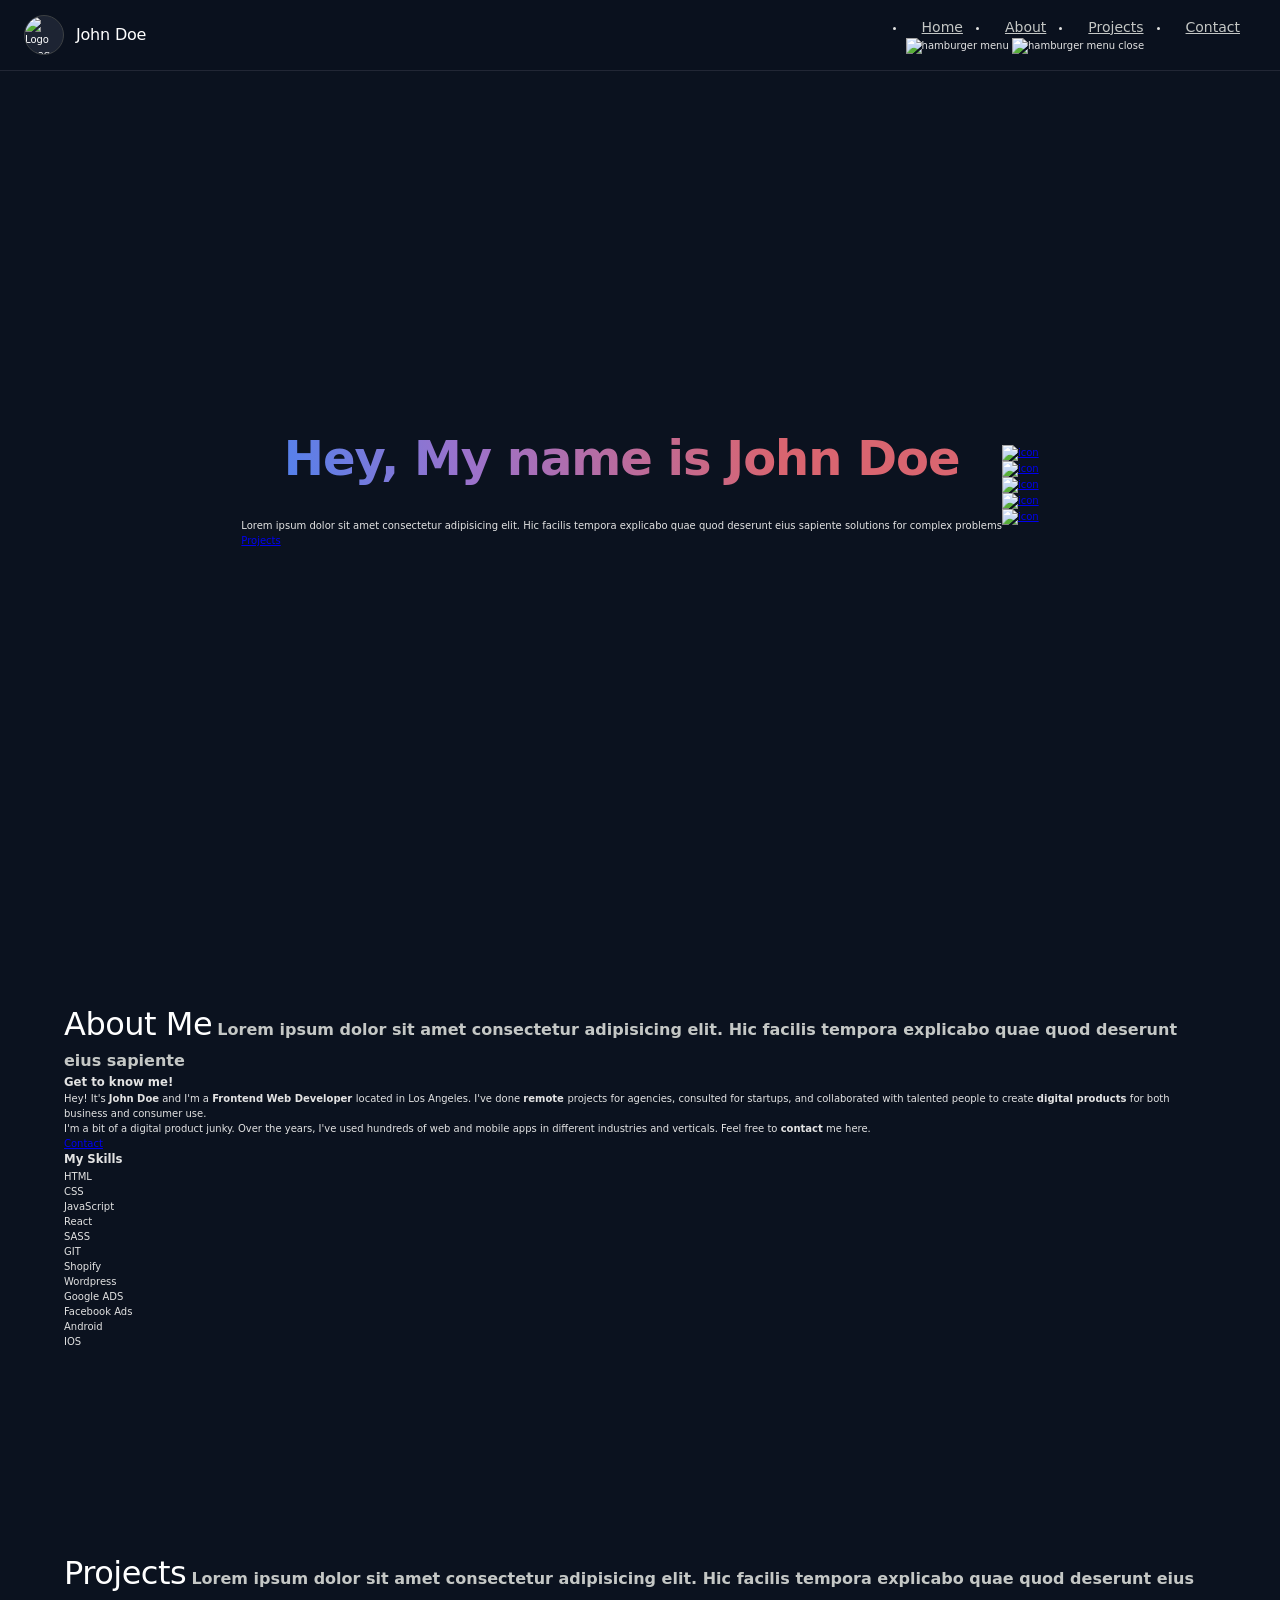
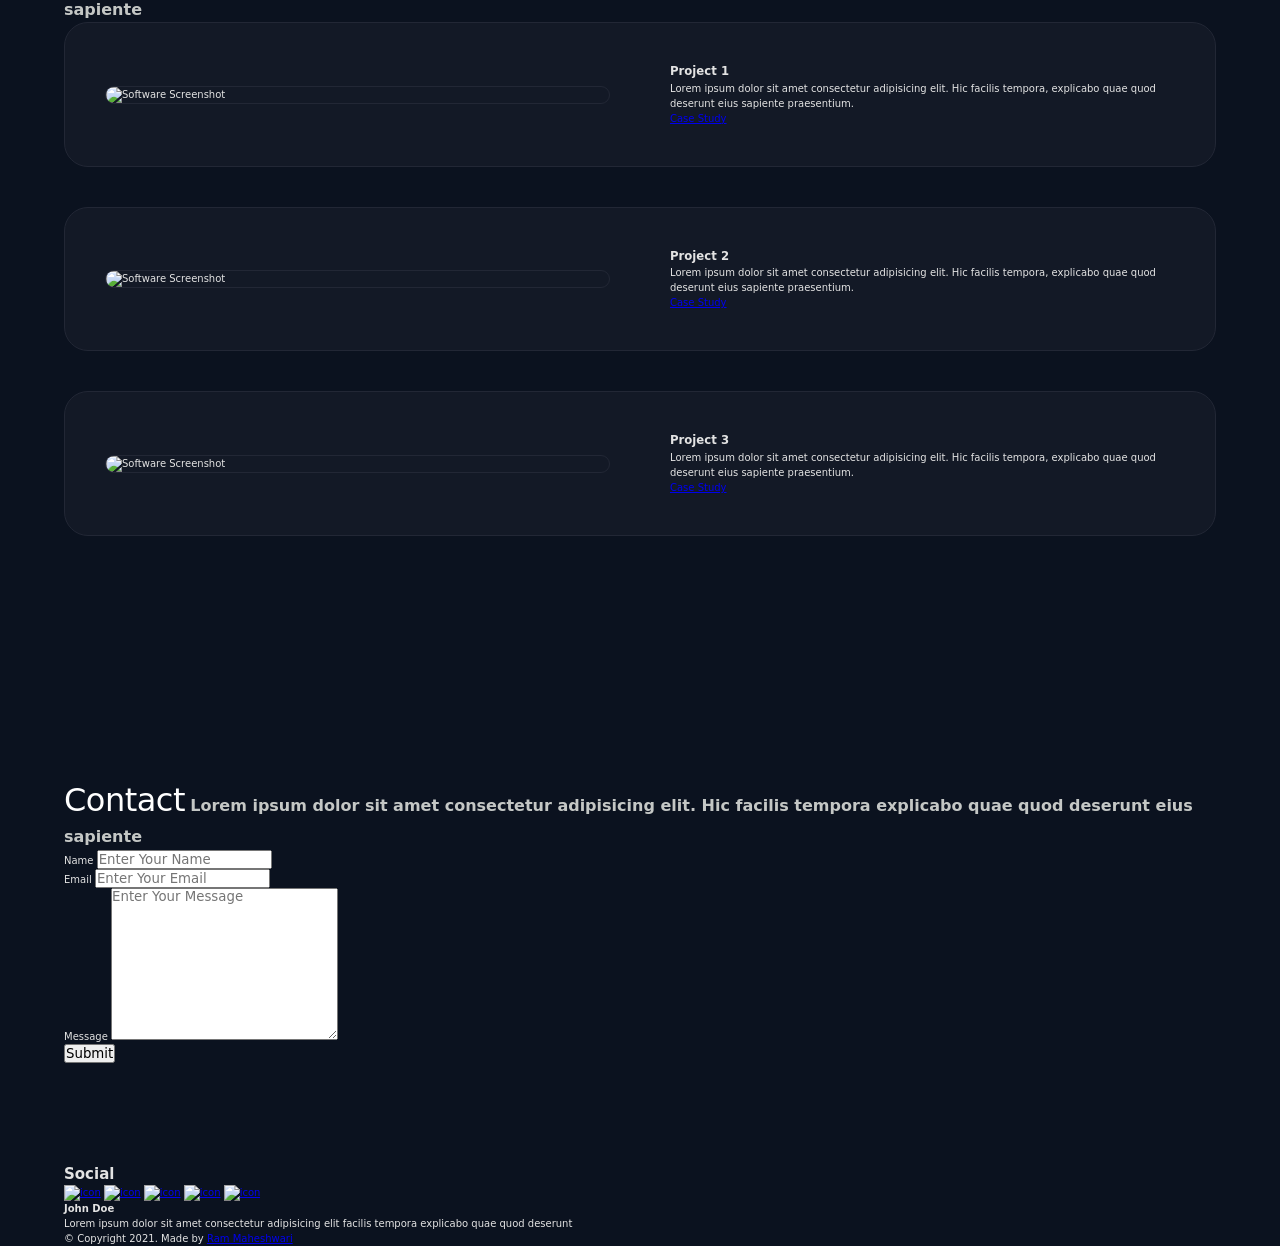
==== index.html @ 730e673f "Refactor index.html for improved structure and clarity Updated alt attributes for images, simplified" ====
<!DOCTYPE html>
<html lang="en">
  <head>
    <meta charset="UTF-8" />
    <meta name="viewport" content="width=device-width, initial-scale=1.0" />
    <meta http-equiv="X-UA-Compatible" content="ie=edge" />
    <title>Dopefolio</title>
    <meta name="description" content="Portfolio Template for Developer" />

    <link rel="stylesheet" href="css/style.css" />

    <link rel="preconnect" href="https://fonts.googleapis.com" />
    <link rel="preconnect" href="https://fonts.gstatic.com" crossorigin />
    <link
      href="https://fonts.googleapis.com/css2?family=Source+Sans+Pro:wght@400;600;700;900&display=swap"
      rel="stylesheet"
    />
  </head>
  <body>
    <header class="header">
      <div class="header__content">
        <div class="header__logo-container">
          <div class="header__logo-img-cont">
            <img
              src="./assets/png/john-doe.png"
              alt="Logo Image"
              class="header__logo-img"
            />
          </div>
          <span class="header__logo-sub">John Doe</span>
        </div>
        <div class="header__main">
          <ul class="header__links" id="nav-links">
            <li class="header__link-wrapper">
              <a href="./index.html" class="header__link"> Home </a>
            </li>
            <li class="header__link-wrapper">
              <a href="./index.html#about" class="header__link">About </a>
            </li>
            <li class="header__link-wrapper">
              <a href="./index.html#projects" class="header__link"> Projects </a>
            </li>
            <li class="header__link-wrapper">
              <a href="./index.html#contact" class="header__link"> Contact </a>
            </li>
          </ul>
          
          <div class="header__main-ham-menu-cont" id="hamburger-btn">
            <img
              src="./assets/svg/ham-menu.svg"
              alt="hamburger menu"
              class="header__main-ham-menu"
              id="ham-icon-open"
            />
            <img
              src="./assets/svg/ham-menu-close.svg"
              alt="hamburger menu close"
              class="header__main-ham-menu-close d-none"
              id="ham-icon-close"
            />
          </div>
        </div>
      </div>
    </header>

    <section class="home-hero">
      <div class="home-hero__content">
        <h1 class="heading-primary">Hey, My name is John Doe</h1>
        <div class="home-hero__info">
          <p class="text-primary">
            Lorem ipsum dolor sit amet consectetur adipisicing elit. Hic facilis
            tempora explicabo quae quod deserunt eius sapiente solutions for
            complex problems
          </p>
        </div>
        <div class="home-hero__cta">
          <a href="./#projects" class="btn btn--bg">Projects</a>
        </div>
      </div>
      <div class="home-hero__socials">
        <div class="home-hero__social">
          <a href="#" class="home-hero__social-icon-link">
            <img src="./assets/png/linkedin-ico.png" alt="icon" class="home-hero__social-icon" />
          </a>
        </div>
        <div class="home-hero__social">
          <a href="#" class="home-hero__social-icon-link">
            <img src="./assets/png/github-ico.png" alt="icon" class="home-hero__social-icon" />
          </a>
        </div>
        <div class="home-hero__social">
          <a href="#" class="home-hero__social-icon-link">
            <img src="./assets/png/twitter-ico.png" alt="icon" class="home-hero__social-icon" />
          </a>
        </div>
        <div class="home-hero__social">
          <a href="#" class="home-hero__social-icon-link">
            <img src="./assets/png/yt-ico.png" alt="icon" class="home-hero__social-icon" />
          </a>
        </div>
        <div class="home-hero__social">
          <a href="#" class="home-hero__social-icon-link home-hero__social-icon-link--bd-none">
            <img src="./assets/png/insta-ico.png" alt="icon" class="home-hero__social-icon" />
          </a>
        </div>
      </div>
      <div class="home-hero__mouse-scroll-cont">
        <div class="mouse"></div>
      </div>
    </section>

    <section id="about" class="about sec-pad">
      <div class="main-container">
        <h2 class="heading heading-sec heading-sec__mb-med">
          <span class="heading-sec__main">About Me</span>
          <span class="heading-sec__sub">
            Lorem ipsum dolor sit amet consectetur adipisicing elit. Hic facilis
            tempora explicabo quae quod deserunt eius sapiente
          </span>
        </h2>
        <div class="about__content">
          <div class="about__content-main">
            <h3 class="about__content-title">Get to know me!</h3>
            <div class="about__content-details">
              <p class="about__content-details-para">
                Hey! It's <strong>John Doe</strong> and I'm a <strong> Frontend Web Developer </strong> located in Los Angeles. I've done <strong> remote </strong> projects for agencies, consulted for startups, and collaborated with talented people to create <strong>digital products </strong> for both business and consumer use.
              </p>
              <p class="about__content-details-para">
                I'm a bit of a digital product junky. Over the years, I've used hundreds of web and mobile apps in different industries and verticals. Feel free to <strong>contact</strong> me here.
              </p>
            </div>
            <a href="./#contact" class="btn btn--med btn--theme dynamicBgClr">Contact</a>
          </div>
          <div class="about__content-skills">
            <h3 class="about__content-title">My Skills</h3>
            <div class="skills">
              <div class="skills__skill">HTML</div>
              <div class="skills__skill">CSS</div>
              <div class="skills__skill">JavaScript</div>
              <div class="skills__skill">React</div>
              <div class="skills__skill">SASS</div>
              <div class="skills__skill">GIT</div>
              <div class="skills__skill">Shopify</div>
              <div class="skills__skill">Wordpress</div>
              <div class="skills__skill">Google ADS</div>
              <div class="skills__skill">Facebook Ads</div>
              <div class="skills__skill">Android</div>
              <div class="skills__skill">IOS</div>
            </div>
          </div>
        </div>
      </div>
    </section>

    <section id="projects" class="projects sec-pad">
      <div class="main-container">
        <h2 class="heading heading-sec heading-sec__mb-bg">
          <span class="heading-sec__main">Projects</span>
          <span class="heading-sec__sub">
            Lorem ipsum dolor sit amet consectetur adipisicing elit. Hic facilis
            tempora explicabo quae quod deserunt eius sapiente
          </span>
        </h2>
        <div class="projects__content">
          <div class="projects__row">
            <div class="projects__row-img-cont">
              <img src="./assets/jpeg/project-mockup-example.jpeg" alt="Software Screenshot" class="projects__row-img" loading="lazy" />
            </div>
            <div class="projects__row-content">
              <h3 class="projects__row-content-title">Project 1</h3>
              <p class="projects__row-content-desc">
                Lorem ipsum dolor sit amet consectetur adipisicing elit. Hic facilis tempora, explicabo quae quod deserunt eius sapiente praesentium.
              </p>
              <a href="./project-1.html" class="btn btn--med btn--theme dynamicBgClr" target="_blank">Case Study</a>
            </div>
          </div>
          <div class="projects__row">
            <div class="projects__row-img-cont">
              <img src="./assets/jpeg/project-mockup-example.jpeg" alt="Software Screenshot" class="projects__row-img" loading="lazy" />
            </div>
            <div class="projects__row-content">
              <h3 class="projects__row-content-title">Project 2</h3>
              <p class="projects__row-content-desc">
                Lorem ipsum dolor sit amet consectetur adipisicing elit. Hic facilis tempora, explicabo quae quod deserunt eius sapiente praesentium.
              </p>
              <a href="./project-2.html" class="btn btn--med btn--theme dynamicBgClr" target="_blank">Case Study</a>
            </div>
          </div>
          <div class="projects__row">
            <div class="projects__row-img-cont">
              <img src="./assets/jpeg/project-mockup-example.jpeg" alt="Software Screenshot" class="projects__row-img" loading="lazy" />
            </div>
            <div class="projects__row-content">
              <h3 class="projects__row-content-title">Project 3</h3>
              <p class="projects__row-content-desc">
                Lorem ipsum dolor sit amet consectetur adipisicing elit. Hic facilis tempora, explicabo quae quod deserunt eius sapiente praesentium.
              </p>
              <a href="./project-3.html" class="btn btn--med btn--theme dynamicBgClr" target="_blank">Case Study</a>
            </div>
          </div>
        </div>
      </div>
    </section>

    <section id="contact" class="contact sec-pad dynamicBg">
      <div class="main-container">
        <h2 class="heading heading-sec heading-sec__mb-med">
          <span class="heading-sec__main heading-sec__main--lt">Contact</span>
          <span class="heading-sec__sub heading-sec__sub--lt">
            Lorem ipsum dolor sit amet consectetur adipisicing elit. Hic facilis
            tempora explicabo quae quod deserunt eius sapiente
          </span>
        </h2>
        <div class="contact__form-container">
          <form action="#" class="contact__form">
            <div class="contact__form-field">
              <label class="contact__form-label" for="name">Name</label>
              <input required placeholder="Enter Your Name" type="text" class="contact__form-input" name="name" id="name" />
            </div>
            <div class="contact__form-field">
              <label class="contact__form-label" for="email">Email</label>
              <input required placeholder="Enter Your Email" type="text" class="contact__form-input" name="email" id="email" />
            </div>
            <div class="contact__form-field">
              <label class="contact__form-label" for="message">Message</label>
              <textarea required cols="30" rows="10" class="contact__form-input" placeholder="Enter Your Message" name="message" id="message"></textarea>
            </div>
            <button type="submit" class="btn btn--theme contact__btn">Submit</button>
          </form>
        </div>
      </div>
    </section>

    <footer class="main-footer">
      <div class="main-container">
        <div class="main-footer__upper">
          <div class="main-footer__row main-footer__row-1">
            <h2 class="heading heading-sm main-footer__heading-sm">
              <span>Social</span>
            </h2>
            <div class="main-footer__social-cont">
              <a target="_blank" rel="noreferrer" href="#"><img class="main-footer__icon" src="./assets/png/linkedin-ico.png" alt="icon" /></a>
              <a target="_blank" rel="noreferrer" href="#"><img class="main-footer__icon" src="./assets/png/github-ico.png" alt="icon" /></a>
              <a target="_blank" rel="noreferrer" href="#"><img class="main-footer__icon" src="./assets/png/twitter-ico.png" alt="icon" /></a>
              <a target="_blank" rel="noreferrer" href="#"><img class="main-footer__icon" src="./assets/png/yt-ico.png" alt="icon" /></a>
              <a target="_blank" rel="noreferrer" href="#"><img class="main-footer__icon main-footer__icon--mr-none" src="./assets/png/insta-ico.png" alt="icon" /></a>
            </div>
          </div>
          <div class="main-footer__row main-footer__row-2">
            <h4 class="heading heading-sm text-lt">John Doe</h4>
            <p class="main-footer__short-desc">
              Lorem ipsum dolor sit amet consectetur adipisicing elit facilis tempora explicabo quae quod deserunt
            </p>
          </div>
        </div>
        <div class="main-footer__lower">
          &copy; Copyright 2021. Made by <a rel="noreferrer" target="_blank" href="https://rammaheshwari.com">Ram Maheshwari</a>
        </div>
      </div>
    </footer>

    <script src="./index.js"></script>
  </body>
</html>
---- css/style.css ----
/* ==================================================
   GEMINI AI INTERFACE - REFACTORED BLUEPRINT
================================================== */

*, *::after, *::before {
    margin: 0;
    padding: 0;
    box-sizing: border-box;
    font-family: inherit;
}

html {
    font-size: 62.5%; /* 1rem = 10px */
    scroll-behavior: smooth;
}

body {
    background-color: #0b121f;
    color: #e3e3e3;
    font-family: 'Google Sans', 'Roboto', system-ui, -apple-system, sans-serif;
    line-height: 1.5;
    overflow-x: hidden;
    -webkit-font-smoothing: antialiased;
}

/* Base Layout Containers */
.main-container {
    max-width: 120rem; /* Increased for wider screen breathing room */
    margin: 0 auto;
    width: 90%;
}

.sec-pad {
    padding: 10rem 0; /* Uniform padding across sections */
}

/* ==================================================
   HEADER & NAVIGATION (FIXED CLASHING MENUS)
================================================== */

.header {
    position: fixed;
    top: 0;
    left: 0;
    width: 100%;
    z-index: 1000;
    background: rgba(11, 18, 31, 0.85);
    backdrop-filter: blur(16px);
    -webkit-backdrop-filter: blur(16px);
    border-bottom: 1px solid #222735;
}

.header__content {
    display: flex;
    align-items: center;
    justify-content: space-between;
    height: 7rem; /* Explicit layout ceiling */
    max-width: 130rem;
    margin: 0 auto;
    padding: 0 2.4rem;
}

.header__logo-container {
    display: flex;
    align-items: center;
    color: #ffffff;
}

.header__logo-img-cont {
    width: 4rem;
    height: 4rem;
    border-radius: 50%;
    overflow: hidden;
    margin-right: 1.2rem;
    background: #1d2433;
    border: 1px solid #3c4043;
    display: flex;
    align-items: center;
    justify-content: center;
}

.header__logo-img {
    width: 100%;
    height: 100%;
    object-fit: cover;
}

.header__logo-sub {
    font-size: 1.6rem;
    font-weight: 500;
    letter-spacing: -0.2px;
}

/* Nav Links Architecture */
.header__links {
    display: flex;
    align-items: center;
    gap: 1rem; /* Clean element separation instead of heavy padding */
}

.header__link {
    font-size: 1.4rem;
    color: #c4c7c5;
    font-weight: 500;
    padding: 0.8rem 1.6rem;
    border-radius: 8px;
    transition: color 0.2s, background-color 0.2s;
}

.header__link:hover {
    color: #ffffff;
    background-color: rgba(255, 255, 255, 0.05);
}

/* ==================================================
   DYNAMIC TYPOGRAPHY SYSTEM
================================================== */

.heading-primary {
    font-size: 4.8rem; /* Scaled down slightly to prevent breaking lines early */
    font-weight: 600;
    letter-spacing: -1px;
    text-align: center;
    line-gradient: linear-gradient(74deg, #4285f4 0%, #9b72cb 30%, #d96570 70%);
    background: linear-gradient(74deg, #4285f4 0%, #9b72cb 30%, #d96570 70%);
    -webkit-background-clip: text;
    -webkit-text-fill-color: transparent;
    margin-bottom: 2.4rem;
}

.heading-sec__main {
    font-size: 3.2rem;
    font-weight: 500;
    letter-spacing: -0.5px;
    text-align: center;
    color: #ffffff;
    margin-bottom: 1.6rem;
}

.heading-sec__sub {
    font-size: 1.6rem;
    color: #c4c7c5;
    text-align: center;
    max-width: 64rem;
    margin: 0 auto 6rem auto;
    line-height: 1.6;
}

/* ==================================================
   HERO PANEL OVERLAY SETUP
================================================== */

.home-hero {
    min-height: 100vh;
    display: flex;
    align-items: center;
    justify-content: center;
    padding-top: 7rem; /* Prevents header from covering hero content */
    position: relative;
}

/* ==================================================
   PROJECTS Clean Row Architecture
================================================== */

.projects__row {
    display: grid;
    grid-template-columns: 1fr 1fr; /* Balanced even split */
    grid-gap: 6rem;
    background: #131926;
    padding: 4rem;
    border-radius: 24px;
    border: 1px solid #222735;
    margin-bottom: 4rem;
    align-items: center;
}

.projects__row-img-cont {
    width: 100%;
    border-radius: 16px;
    overflow: hidden;
    border: 1px solid #222735;
}

.projects__row-img {
    width: 100%;
    height: auto;
    display: block;
}

/* ==================================================
   RESPONSIVE MEDIA QUERIES (BREAKPOINTS)
================================================== */

@media only screen and (max-width: 56.25em) { /* ~900px */
    html { font-size: 56.25%; }
    
    .sec-pad { padding: 8rem 0; }
    
    .projects__row {
        grid-template-columns: 1fr; /* Single column stack */
        grid-gap: 3rem;
        padding: 3rem;
    }
}

@media only screen and (max-width: 37.5em) { /* ~600px */
    html { font-size: 50%; }
    
    .heading-primary { font-size: 3.6rem; }
    
    .header__links {
        display: none; /* Mobile menu drawer toggle required here */
    }
}
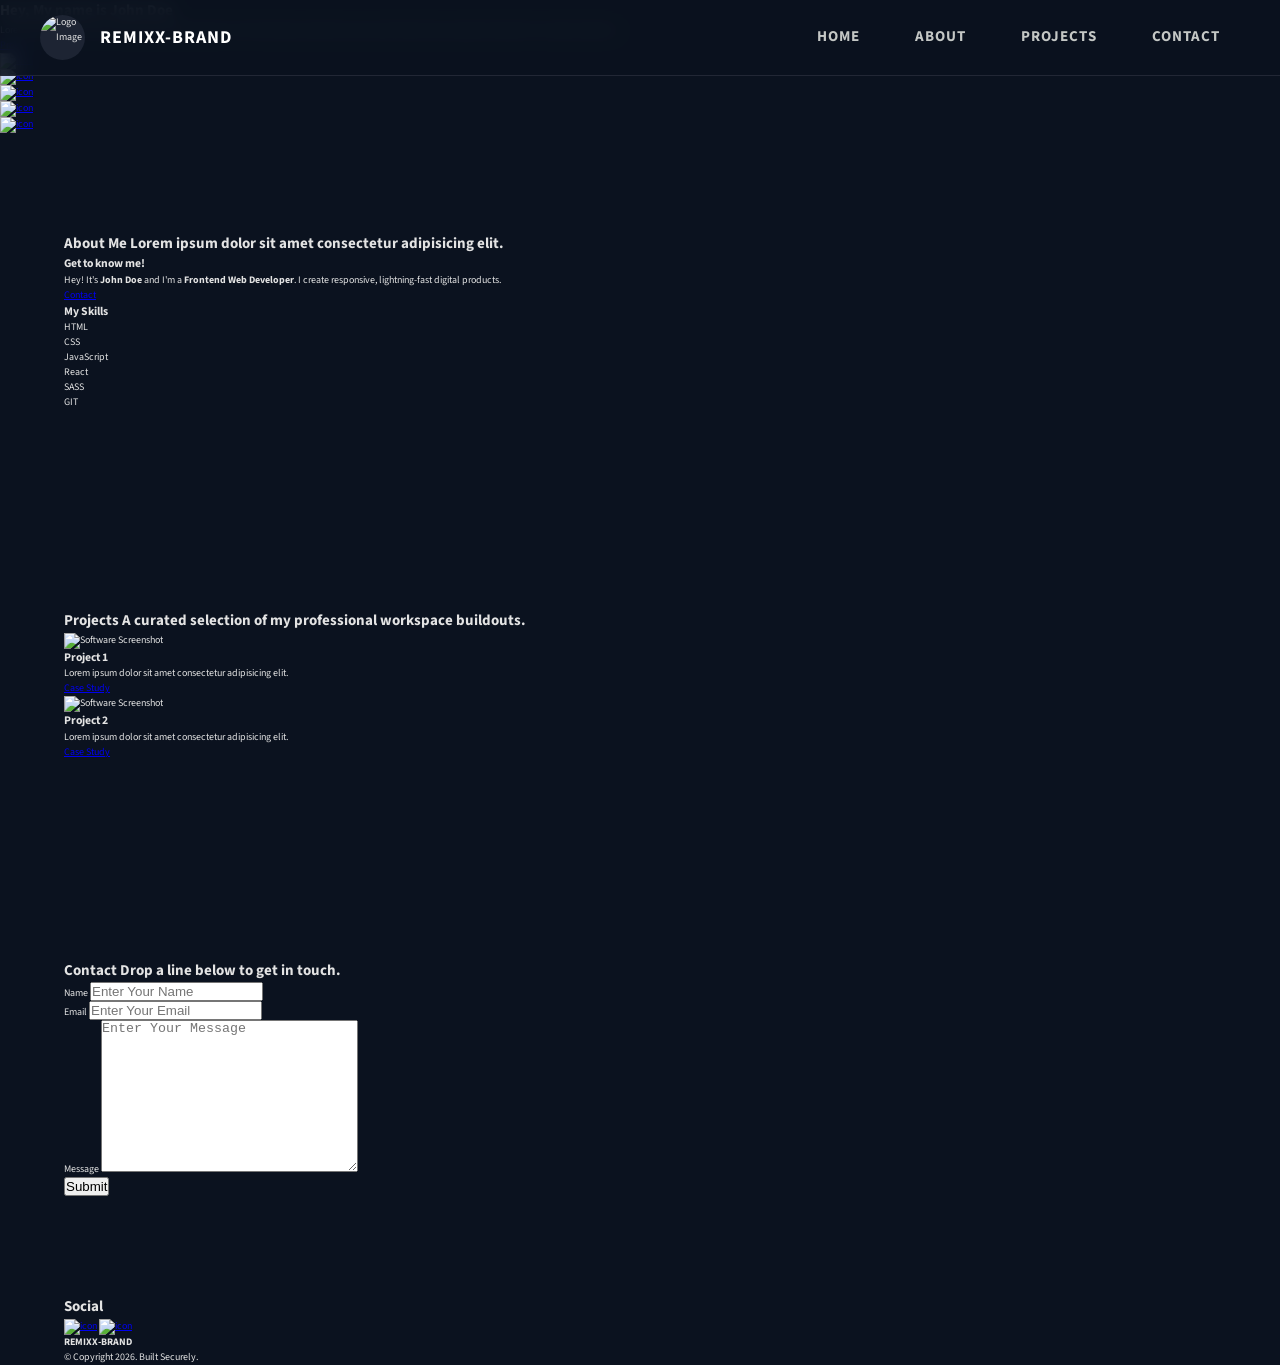
==== commit 6570b2d2: "Revise branding and content in index.html Updated the title, header, and footer content to reflect t" ====
--- a/index.html
+++ b/index.html
@@ -4,257 +4,170 @@
     <meta charset="UTF-8" />
     <meta name="viewport" content="width=device-width, initial-scale=1.0" />
     <meta http-equiv="X-UA-Compatible" content="ie=edge" />
-    <title>Dopefolio</title>
+    <title>REMIXX-BRAND | Portfolio</title>
     <meta name="description" content="Portfolio Template for Developer" />
 
     <link rel="stylesheet" href="css/style.css" />
 
     <link rel="preconnect" href="https://fonts.googleapis.com" />
     <link rel="preconnect" href="https://fonts.gstatic.com" crossorigin />
-    <link
-      href="https://fonts.googleapis.com/css2?family=Source+Sans+Pro:wght@400;600;700;900&display=swap"
-      rel="stylesheet"
-    />
+    <link href="https://fonts.googleapis.com/css2?family=Source+Sans+Pro:wght@400;600;700;900&display=swap" rel="stylesheet" />
   </head>
   <body>
     <header class="header">
       <div class="header__content">
         <div class="header__logo-container">
           <div class="header__logo-img-cont">
-            <img
-              src="./assets/png/john-doe.png"
-              alt="Logo Image"
-              class="header__logo-img"
-            />
+            <img src="./assets/png/john-doe.png" alt="Logo Image" class="header__logo-img" />
           </div>
-          <span class="header__logo-sub">John Doe</span>
+          <span class="header__logo-sub">REMIXX-BRAND</span>
         </div>
         <div class="header__main">
           <ul class="header__links" id="nav-links">
-            <li class="header__link-wrapper">
-              <a href="./index.html" class="header__link"> Home </a>
-            </li>
-            <li class="header__link-wrapper">
-              <a href="./index.html#about" class="header__link">About </a>
-            </li>
-            <li class="header__link-wrapper">
-              <a href="./index.html#projects" class="header__link"> Projects </a>
-            </li>
-            <li class="header__link-wrapper">
-              <a href="./index.html#contact" class="header__link"> Contact </a>
-            </li>
+            <li class="header__link-wrapper"><a href="./index.html" class="header__link">Home</a></li>
+            <li class="header__link-wrapper"><a href="./index.html#about" class="header__link">About</a></li>
+            <li class="header__link-wrapper"><a href="./index.html#projects" class="header__link">Projects</a></li>
+            <li class="header__link-wrapper"><a href="./index.html#contact" class="header__link">Contact</a></li>
           </ul>
           
           <div class="header__main-ham-menu-cont" id="hamburger-btn">
-            <img
-              src="./assets/svg/ham-menu.svg"
-              alt="hamburger menu"
-              class="header__main-ham-menu"
-              id="ham-icon-open"
-            />
-            <img
-              src="./assets/svg/ham-menu-close.svg"
-              alt="hamburger menu close"
-              class="header__main-ham-menu-close d-none"
-              id="ham-icon-close"
-            />
+            <img src="./assets/svg/ham-menu.svg" alt="hamburger menu" class="header__main-ham-menu" id="ham-icon-open" />
+            <img src="./assets/svg/ham-menu-close.svg" alt="hamburger menu close" class="header__main-ham-menu-close d-none" id="ham-icon-close" />
           </div>
         </div>
       </div>
     </header>
 
-    <section class="home-hero">
-      <div class="home-hero__content">
-        <h1 class="heading-primary">Hey, My name is John Doe</h1>
-        <div class="home-hero__info">
-          <p class="text-primary">
-            Lorem ipsum dolor sit amet consectetur adipisicing elit. Hic facilis
-            tempora explicabo quae quod deserunt eius sapiente solutions for
-            complex problems
-          </p>
+    <main>
+      <section class="home-hero">
+        <div class="home-hero__content">
+          <h1 class="heading-primary">Hey, My name is John Doe</h1>
+          <div class="home-hero__info">
+            <p class="text-primary">
+              Lorem ipsum dolor sit amet consectetur adipisicing elit. Hic facilis tempora explicabo quae quod deserunt eius sapiente solutions for complex problems.
+            </p>
+          </div>
+          <div class="home-hero__cta">
+            <a href="./#projects" class="btn btn--bg">Projects</a>
+          </div>
         </div>
-        <div class="home-hero__cta">
-          <a href="./#projects" class="btn btn--bg">Projects</a>
+        <div class="home-hero__socials">
+          <div class="home-hero__social"><a href="#" class="home-hero__social-icon-link"><img src="./assets/png/linkedin-ico.png" alt="icon" class="home-hero__social-icon" /></a></div>
+          <div class="home-hero__social"><a href="#" class="home-hero__social-icon-link"><img src="./assets/png/github-ico.png" alt="icon" class="home-hero__social-icon" /></a></div>
+          <div class="home-hero__social"><a href="#" class="home-hero__social-icon-link"><img src="./assets/png/twitter-ico.png" alt="icon" class="home-hero__social-icon" /></a></div>
+          <div class="home-hero__social"><a href="#" class="home-hero__social-icon-link"><img src="./assets/png/yt-ico.png" alt="icon" class="home-hero__social-icon" /></a></div>
+          <div class="home-hero__social"><a href="#" class="home-hero__social-icon-link home-hero__social-icon-link--bd-none"><img src="./assets/png/insta-ico.png" alt="icon" class="home-hero__social-icon" /></a></div>
         </div>
-      </div>
-      <div class="home-hero__socials">
-        <div class="home-hero__social">
-          <a href="#" class="home-hero__social-icon-link">
-            <img src="./assets/png/linkedin-ico.png" alt="icon" class="home-hero__social-icon" />
-          </a>
+        <div class="home-hero__mouse-scroll-cont">
+          <div class="mouse"></div>
         </div>
-        <div class="home-hero__social">
-          <a href="#" class="home-hero__social-icon-link">
-            <img src="./assets/png/github-ico.png" alt="icon" class="home-hero__social-icon" />
-          </a>
-        </div>
-        <div class="home-hero__social">
-          <a href="#" class="home-hero__social-icon-link">
-            <img src="./assets/png/twitter-ico.png" alt="icon" class="home-hero__social-icon" />
-          </a>
-        </div>
-        <div class="home-hero__social">
-          <a href="#" class="home-hero__social-icon-link">
-            <img src="./assets/png/yt-ico.png" alt="icon" class="home-hero__social-icon" />
-          </a>
-        </div>
-        <div class="home-hero__social">
-          <a href="#" class="home-hero__social-icon-link home-hero__social-icon-link--bd-none">
-            <img src="./assets/png/insta-ico.png" alt="icon" class="home-hero__social-icon" />
-          </a>
-        </div>
-      </div>
-      <div class="home-hero__mouse-scroll-cont">
-        <div class="mouse"></div>
-      </div>
-    </section>
+      </section>
 
-    <section id="about" class="about sec-pad">
-      <div class="main-container">
-        <h2 class="heading heading-sec heading-sec__mb-med">
-          <span class="heading-sec__main">About Me</span>
-          <span class="heading-sec__sub">
-            Lorem ipsum dolor sit amet consectetur adipisicing elit. Hic facilis
-            tempora explicabo quae quod deserunt eius sapiente
-          </span>
-        </h2>
-        <div class="about__content">
-          <div class="about__content-main">
-            <h3 class="about__content-title">Get to know me!</h3>
-            <div class="about__content-details">
-              <p class="about__content-details-para">
-                Hey! It's <strong>John Doe</strong> and I'm a <strong> Frontend Web Developer </strong> located in Los Angeles. I've done <strong> remote </strong> projects for agencies, consulted for startups, and collaborated with talented people to create <strong>digital products </strong> for both business and consumer use.
-              </p>
-              <p class="about__content-details-para">
-                I'm a bit of a digital product junky. Over the years, I've used hundreds of web and mobile apps in different industries and verticals. Feel free to <strong>contact</strong> me here.
-              </p>
+      <section id="about" class="about sec-pad">
+        <div class="main-container">
+          <h2 class="heading heading-sec heading-sec__mb-med">
+            <span class="heading-sec__main">About Me</span>
+            <span class="heading-sec__sub">Lorem ipsum dolor sit amet consectetur adipisicing elit.</span>
+          </h2>
+          <div class="about__content">
+            <div class="about__content-main">
+              <h3 class="about__content-title">Get to know me!</h3>
+              <div class="about__content-details">
+                <p class="about__content-details-para">
+                  Hey! It's <strong>John Doe</strong> and I'm a <strong>Frontend Web Developer</strong>. I create responsive, lightning-fast digital products.
+                </p>
+              </div>
+              <a href="./#contact" class="btn btn--med btn--theme dynamicBgClr">Contact</a>
             </div>
-            <a href="./#contact" class="btn btn--med btn--theme dynamicBgClr">Contact</a>
-          </div>
-          <div class="about__content-skills">
-            <h3 class="about__content-title">My Skills</h3>
-            <div class="skills">
-              <div class="skills__skill">HTML</div>
-              <div class="skills__skill">CSS</div>
-              <div class="skills__skill">JavaScript</div>
-              <div class="skills__skill">React</div>
-              <div class="skills__skill">SASS</div>
-              <div class="skills__skill">GIT</div>
-              <div class="skills__skill">Shopify</div>
-              <div class="skills__skill">Wordpress</div>
-              <div class="skills__skill">Google ADS</div>
-              <div class="skills__skill">Facebook Ads</div>
-              <div class="skills__skill">Android</div>
-              <div class="skills__skill">IOS</div>
+            <div class="about__content-skills">
+              <h3 class="about__content-title">My Skills</h3>
+              <div class="skills">
+                <div class="skills__skill">HTML</div>
+                <div class="skills__skill">CSS</div>
+                <div class="skills__skill">JavaScript</div>
+                <div class="skills__skill">React</div>
+                <div class="skills__skill">SASS</div>
+                <div class="skills__skill">GIT</div>
+              </div>
             </div>
           </div>
         </div>
-      </div>
-    </section>
+      </section>
 
-    <section id="projects" class="projects sec-pad">
-      <div class="main-container">
-        <h2 class="heading heading-sec heading-sec__mb-bg">
-          <span class="heading-sec__main">Projects</span>
-          <span class="heading-sec__sub">
-            Lorem ipsum dolor sit amet consectetur adipisicing elit. Hic facilis
-            tempora explicabo quae quod deserunt eius sapiente
-          </span>
-        </h2>
-        <div class="projects__content">
-          <div class="projects__row">
-            <div class="projects__row-img-cont">
-              <img src="./assets/jpeg/project-mockup-example.jpeg" alt="Software Screenshot" class="projects__row-img" loading="lazy" />
+      <section id="projects" class="projects sec-pad">
+        <div class="main-container">
+          <h2 class="heading heading-sec heading-sec__mb-bg">
+            <span class="heading-sec__main">Projects</span>
+            <span class="heading-sec__sub">A curated selection of my professional workspace buildouts.</span>
+          </h2>
+          <div class="projects__content">
+            <div class="projects__row">
+              <div class="projects__row-img-cont">
+                <img src="./assets/jpeg/project-mockup-example.jpeg" alt="Software Screenshot" class="projects__row-img" loading="lazy" />
+              </div>
+              <div class="projects__row-content">
+                <h3 class="projects__row-content-title">Project 1</h3>
+                <p class="projects__row-content-desc">Lorem ipsum dolor sit amet consectetur adipisicing elit.</p>
+                <a href="./project-1.html" class="btn btn--med btn--theme dynamicBgClr" target="_blank">Case Study</a>
+              </div>
             </div>
-            <div class="projects__row-content">
-              <h3 class="projects__row-content-title">Project 1</h3>
-              <p class="projects__row-content-desc">
-                Lorem ipsum dolor sit amet consectetur adipisicing elit. Hic facilis tempora, explicabo quae quod deserunt eius sapiente praesentium.
-              </p>
-              <a href="./project-1.html" class="btn btn--med btn--theme dynamicBgClr" target="_blank">Case Study</a>
-            </div>
-          </div>
-          <div class="projects__row">
-            <div class="projects__row-img-cont">
-              <img src="./assets/jpeg/project-mockup-example.jpeg" alt="Software Screenshot" class="projects__row-img" loading="lazy" />
-            </div>
-            <div class="projects__row-content">
-              <h3 class="projects__row-content-title">Project 2</h3>
-              <p class="projects__row-content-desc">
-                Lorem ipsum dolor sit amet consectetur adipisicing elit. Hic facilis tempora, explicabo quae quod deserunt eius sapiente praesentium.
-              </p>
-              <a href="./project-2.html" class="btn btn--med btn--theme dynamicBgClr" target="_blank">Case Study</a>
-            </div>
-          </div>
-          <div class="projects__row">
-            <div class="projects__row-img-cont">
-              <img src="./assets/jpeg/project-mockup-example.jpeg" alt="Software Screenshot" class="projects__row-img" loading="lazy" />
-            </div>
-            <div class="projects__row-content">
-              <h3 class="projects__row-content-title">Project 3</h3>
-              <p class="projects__row-content-desc">
-                Lorem ipsum dolor sit amet consectetur adipisicing elit. Hic facilis tempora, explicabo quae quod deserunt eius sapiente praesentium.
-              </p>
-              <a href="./project-3.html" class="btn btn--med btn--theme dynamicBgClr" target="_blank">Case Study</a>
+            <div class="projects__row">
+              <div class="projects__row-img-cont">
+                <img src="./assets/jpeg/project-mockup-example.jpeg" alt="Software Screenshot" class="projects__row-img" loading="lazy" />
+              </div>
+              <div class="projects__row-content">
+                <h3 class="projects__row-content-title">Project 2</h3>
+                <p class="projects__row-content-desc">Lorem ipsum dolor sit amet consectetur adipisicing elit.</p>
+                <a href="./project-2.html" class="btn btn--med btn--theme dynamicBgClr" target="_blank">Case Study</a>
+              </div>
             </div>
           </div>
         </div>
-      </div>
-    </section>
+      </section>
 
-    <section id="contact" class="contact sec-pad dynamicBg">
-      <div class="main-container">
-        <h2 class="heading heading-sec heading-sec__mb-med">
-          <span class="heading-sec__main heading-sec__main--lt">Contact</span>
-          <span class="heading-sec__sub heading-sec__sub--lt">
-            Lorem ipsum dolor sit amet consectetur adipisicing elit. Hic facilis
-            tempora explicabo quae quod deserunt eius sapiente
-          </span>
-        </h2>
-        <div class="contact__form-container">
-          <form action="#" class="contact__form">
-            <div class="contact__form-field">
-              <label class="contact__form-label" for="name">Name</label>
-              <input required placeholder="Enter Your Name" type="text" class="contact__form-input" name="name" id="name" />
-            </div>
-            <div class="contact__form-field">
-              <label class="contact__form-label" for="email">Email</label>
-              <input required placeholder="Enter Your Email" type="text" class="contact__form-input" name="email" id="email" />
-            </div>
-            <div class="contact__form-field">
-              <label class="contact__form-label" for="message">Message</label>
-              <textarea required cols="30" rows="10" class="contact__form-input" placeholder="Enter Your Message" name="message" id="message"></textarea>
-            </div>
-            <button type="submit" class="btn btn--theme contact__btn">Submit</button>
-          </form>
+      <section id="contact" class="contact sec-pad dynamicBg">
+        <div class="main-container">
+          <h2 class="heading heading-sec heading-sec__mb-med">
+            <span class="heading-sec__main heading-sec__main--lt">Contact</span>
+            <span class="heading-sec__sub heading-sec__sub--lt">Drop a line below to get in touch.</span>
+          </h2>
+          <div class="contact__form-container">
+            <form action="#" class="contact__form">
+              <div class="contact__form-field">
+                <label class="contact__form-label" for="name">Name</label>
+                <input required placeholder="Enter Your Name" type="text" class="contact__form-input" name="name" id="name" />
+              </div>
+              <div class="contact__form-field">
+                <label class="contact__form-label" for="email">Email</label>
+                <input required placeholder="Enter Your Email" type="text" class="contact__form-input" name="email" id="email" />
+              </div>
+              <div class="contact__form-field">
+                <label class="contact__form-label" for="message">Message</label>
+                <textarea required cols="30" rows="10" class="contact__form-input" placeholder="Enter Your Message" name="message" id="message"></textarea>
+              </div>
+              <button type="submit" class="btn btn--theme contact__btn">Submit</button>
+            </form>
+          </div>
         </div>
-      </div>
-    </section>
+      </section>
+    </main>
 
     <footer class="main-footer">
       <div class="main-container">
         <div class="main-footer__upper">
           <div class="main-footer__row main-footer__row-1">
-            <h2 class="heading heading-sm main-footer__heading-sm">
-              <span>Social</span>
-            </h2>
+            <h2 class="heading heading-sm main-footer__heading-sm"><span>Social</span></h2>
             <div class="main-footer__social-cont">
               <a target="_blank" rel="noreferrer" href="#"><img class="main-footer__icon" src="./assets/png/linkedin-ico.png" alt="icon" /></a>
               <a target="_blank" rel="noreferrer" href="#"><img class="main-footer__icon" src="./assets/png/github-ico.png" alt="icon" /></a>
-              <a target="_blank" rel="noreferrer" href="#"><img class="main-footer__icon" src="./assets/png/twitter-ico.png" alt="icon" /></a>
-              <a target="_blank" rel="noreferrer" href="#"><img class="main-footer__icon" src="./assets/png/yt-ico.png" alt="icon" /></a>
-              <a target="_blank" rel="noreferrer" href="#"><img class="main-footer__icon main-footer__icon--mr-none" src="./assets/png/insta-ico.png" alt="icon" /></a>
             </div>
           </div>
           <div class="main-footer__row main-footer__row-2">
-            <h4 class="heading heading-sm text-lt">John Doe</h4>
-            <p class="main-footer__short-desc">
-              Lorem ipsum dolor sit amet consectetur adipisicing elit facilis tempora explicabo quae quod deserunt
-            </p>
+            <h4 class="heading heading-sm text-lt">REMIXX-BRAND</h4>
           </div>
         </div>
         <div class="main-footer__lower">
-          &copy; Copyright 2021. Made by <a rel="noreferrer" target="_blank" href="https://rammaheshwari.com">Ram Maheshwari</a>
+          &copy; Copyright 2026. Built Securely.
         </div>
       </div>
     </footer>
--- a/css/style.css
+++ b/css/style.css
@@ -1,52 +1,44 @@
-/* ==================================================
-   GEMINI AI INTERFACE - REFACTORED BLUEPRINT
-================================================== */
-
+/* Base Style System Reset */
 *, *::after, *::before {
     margin: 0;
     padding: 0;
     box-sizing: border-box;
-    font-family: inherit;
 }
 
 html {
-    font-size: 62.5%; /* 1rem = 10px */
+    font-size: 62.5%;
     scroll-behavior: smooth;
 }
 
 body {
     background-color: #0b121f;
     color: #e3e3e3;
-    font-family: 'Google Sans', 'Roboto', system-ui, -apple-system, sans-serif;
+    font-family: 'Source Sans Pro', sans-serif;
     line-height: 1.5;
     overflow-x: hidden;
-    -webkit-font-smoothing: antialiased;
 }
 
-/* Base Layout Containers */
 .main-container {
-    max-width: 120rem; /* Increased for wider screen breathing room */
+    max-width: 120rem;
     margin: 0 auto;
     width: 90%;
 }
 
 .sec-pad {
-    padding: 10rem 0; /* Uniform padding across sections */
+    padding: 10rem 0;
 }
 
 /* ==================================================
-   HEADER & NAVIGATION (FIXED CLASHING MENUS)
+   HEADER & NAVIGATION
 ================================================== */
-
 .header {
     position: fixed;
     top: 0;
     left: 0;
     width: 100%;
     z-index: 1000;
-    background: rgba(11, 18, 31, 0.85);
-    backdrop-filter: blur(16px);
-    -webkit-backdrop-filter: blur(16px);
+    background: rgba(11, 18, 31, 0.9);
+    backdrop-filter: blur(10px);
     border-bottom: 1px solid #222735;
 }
 
@@ -54,29 +46,25 @@
     display: flex;
     align-items: center;
     justify-content: space-between;
-    height: 7rem; /* Explicit layout ceiling */
-    max-width: 130rem;
+    height: 7.5rem;
+    max-width: 140rem;
     margin: 0 auto;
-    padding: 0 2.4rem;
+    padding: 0 4rem;
 }
 
 .header__logo-container {
     display: flex;
     align-items: center;
-    color: #ffffff;
+    cursor: pointer;
 }
 
 .header__logo-img-cont {
-    width: 4rem;
-    height: 4rem;
+    width: 4.5rem;
+    height: 4.5rem;
     border-radius: 50%;
     overflow: hidden;
-    margin-right: 1.2rem;
+    margin-right: 1.5rem;
     background: #1d2433;
-    border: 1px solid #3c4043;
-    display: flex;
-    align-items: center;
-    justify-content: center;
 }
 
 .header__logo-img {
@@ -86,130 +74,95 @@
 }
 
 .header__logo-sub {
-    font-size: 1.6rem;
-    font-weight: 500;
-    letter-spacing: -0.2px;
+    font-size: 1.8rem;
+    font-weight: 700;
+    color: #ffffff;
+    text-transform: uppercase;
+    letter-spacing: 1px;
 }
 
-/* Nav Links Architecture */
+/* Navigation List Default Layout */
 .header__links {
     display: flex;
     align-items: center;
-    gap: 1rem; /* Clean element separation instead of heavy padding */
+    list-style: none;
+    gap: 1.5rem;
 }
 
 .header__link {
-    font-size: 1.4rem;
+    font-size: 1.5rem;
     color: #c4c7c5;
-    font-weight: 500;
-    padding: 0.8rem 1.6rem;
-    border-radius: 8px;
-    transition: color 0.2s, background-color 0.2s;
+    text-transform: uppercase;
+    letter-spacing: 1px;
+    font-weight: 700;
+    padding: 1.2rem 2rem;
+    text-decoration: none;
+    transition: color 0.2s;
 }
 
 .header__link:hover {
     color: #ffffff;
-    background-color: rgba(255, 255, 255, 0.05);
+}
+
+/* Hamburger UI Container */
+.header__main-ham-menu-cont {
+    display: none;
+    width: 3rem;
+    height: 3rem;
+    cursor: pointer;
+}
+
+.header__main-ham-menu,
+.header__main-ham-menu-close {
+    width: 100%;
+    height: 100%;
+}
+
+.d-none {
+    display: none !important;
 }
 
 /* ==================================================
-   DYNAMIC TYPOGRAPHY SYSTEM
+   RESPONSIVE LAYOUT RESPONSES
 ================================================== */
+@media only screen and (max-width: 37.5em) { /* ~600px Mobile Viewport */
+    .header__content {
+        padding: 0 2rem;
+    }
 
-.heading-primary {
-    font-size: 4.8rem; /* Scaled down slightly to prevent breaking lines early */
-    font-weight: 600;
-    letter-spacing: -1px;
-    text-align: center;
-    line-gradient: linear-gradient(74deg, #4285f4 0%, #9b72cb 30%, #d96570 70%);
-    background: linear-gradient(74deg, #4285f4 0%, #9b72cb 30%, #d96570 70%);
-    -webkit-background-clip: text;
-    -webkit-text-fill-color: transparent;
-    margin-bottom: 2.4rem;
-}
+    .header__main-ham-menu-cont {
+        display: block; /* Hamburger becomes visible */
+    }
 
-.heading-sec__main {
-    font-size: 3.2rem;
-    font-weight: 500;
-    letter-spacing: -0.5px;
-    text-align: center;
-    color: #ffffff;
-    margin-bottom: 1.6rem;
-}
+    /* Transform main navigation into vertical drawer overlay */
+    .header__links {
+        position: fixed;
+        top: 7.5rem;
+        right: -100%;
+        width: 100%;
+        height: calc(100vh - 7.5rem);
+        background: #0b121f;
+        flex-direction: column;
+        justify-content: flex-start;
+        padding-top: 5rem;
+        gap: 2rem;
+        transition: right 0.4s cubic-bezier(0.16, 1, 0.3, 1);
+        border-top: 1px solid #222735;
+    }
 
-.heading-sec__sub {
-    font-size: 1.6rem;
-    color: #c4c7c5;
-    text-align: center;
-    max-width: 64rem;
-    margin: 0 auto 6rem auto;
-    line-height: 1.6;
-}
+    /* Active State triggered by JavaScript */
+    .header__links.header__links--active {
+        right: 0;
+    }
 
-/* ==================================================
-   HERO PANEL OVERLAY SETUP
-================================================== */
+    .header__link-wrapper {
+        width: 100%;
+        text-align: center;
+    }
 
-.home-hero {
-    min-height: 100vh;
-    display: flex;
-    align-items: center;
-    justify-content: center;
-    padding-top: 7rem; /* Prevents header from covering hero content */
-    position: relative;
-}
-
-/* ==================================================
-   PROJECTS Clean Row Architecture
-================================================== */
-
-.projects__row {
-    display: grid;
-    grid-template-columns: 1fr 1fr; /* Balanced even split */
-    grid-gap: 6rem;
-    background: #131926;
-    padding: 4rem;
-    border-radius: 24px;
-    border: 1px solid #222735;
-    margin-bottom: 4rem;
-    align-items: center;
-}
-
-.projects__row-img-cont {
-    width: 100%;
-    border-radius: 16px;
-    overflow: hidden;
-    border: 1px solid #222735;
-}
-
-.projects__row-img {
-    width: 100%;
-    height: auto;
-    display: block;
-}
-
-/* ==================================================
-   RESPONSIVE MEDIA QUERIES (BREAKPOINTS)
-================================================== */
-
-@media only screen and (max-width: 56.25em) { /* ~900px */
-    html { font-size: 56.25%; }
-    
-    .sec-pad { padding: 8rem 0; }
-    
-    .projects__row {
-        grid-template-columns: 1fr; /* Single column stack */
-        grid-gap: 3rem;
-        padding: 3rem;
+    .header__link {
+        display: block;
+        padding: 2rem;
+        font-size: 1.8rem;
     }
 }
-
-@media only screen and (max-width: 37.5em) { /* ~600px */
-    html { font-size: 50%; }
-    
-    .heading-primary { font-size: 3.6rem; }
-    
-    .header__links {
-        display: none; /* Mobile menu drawer toggle required here */
-    }
-}
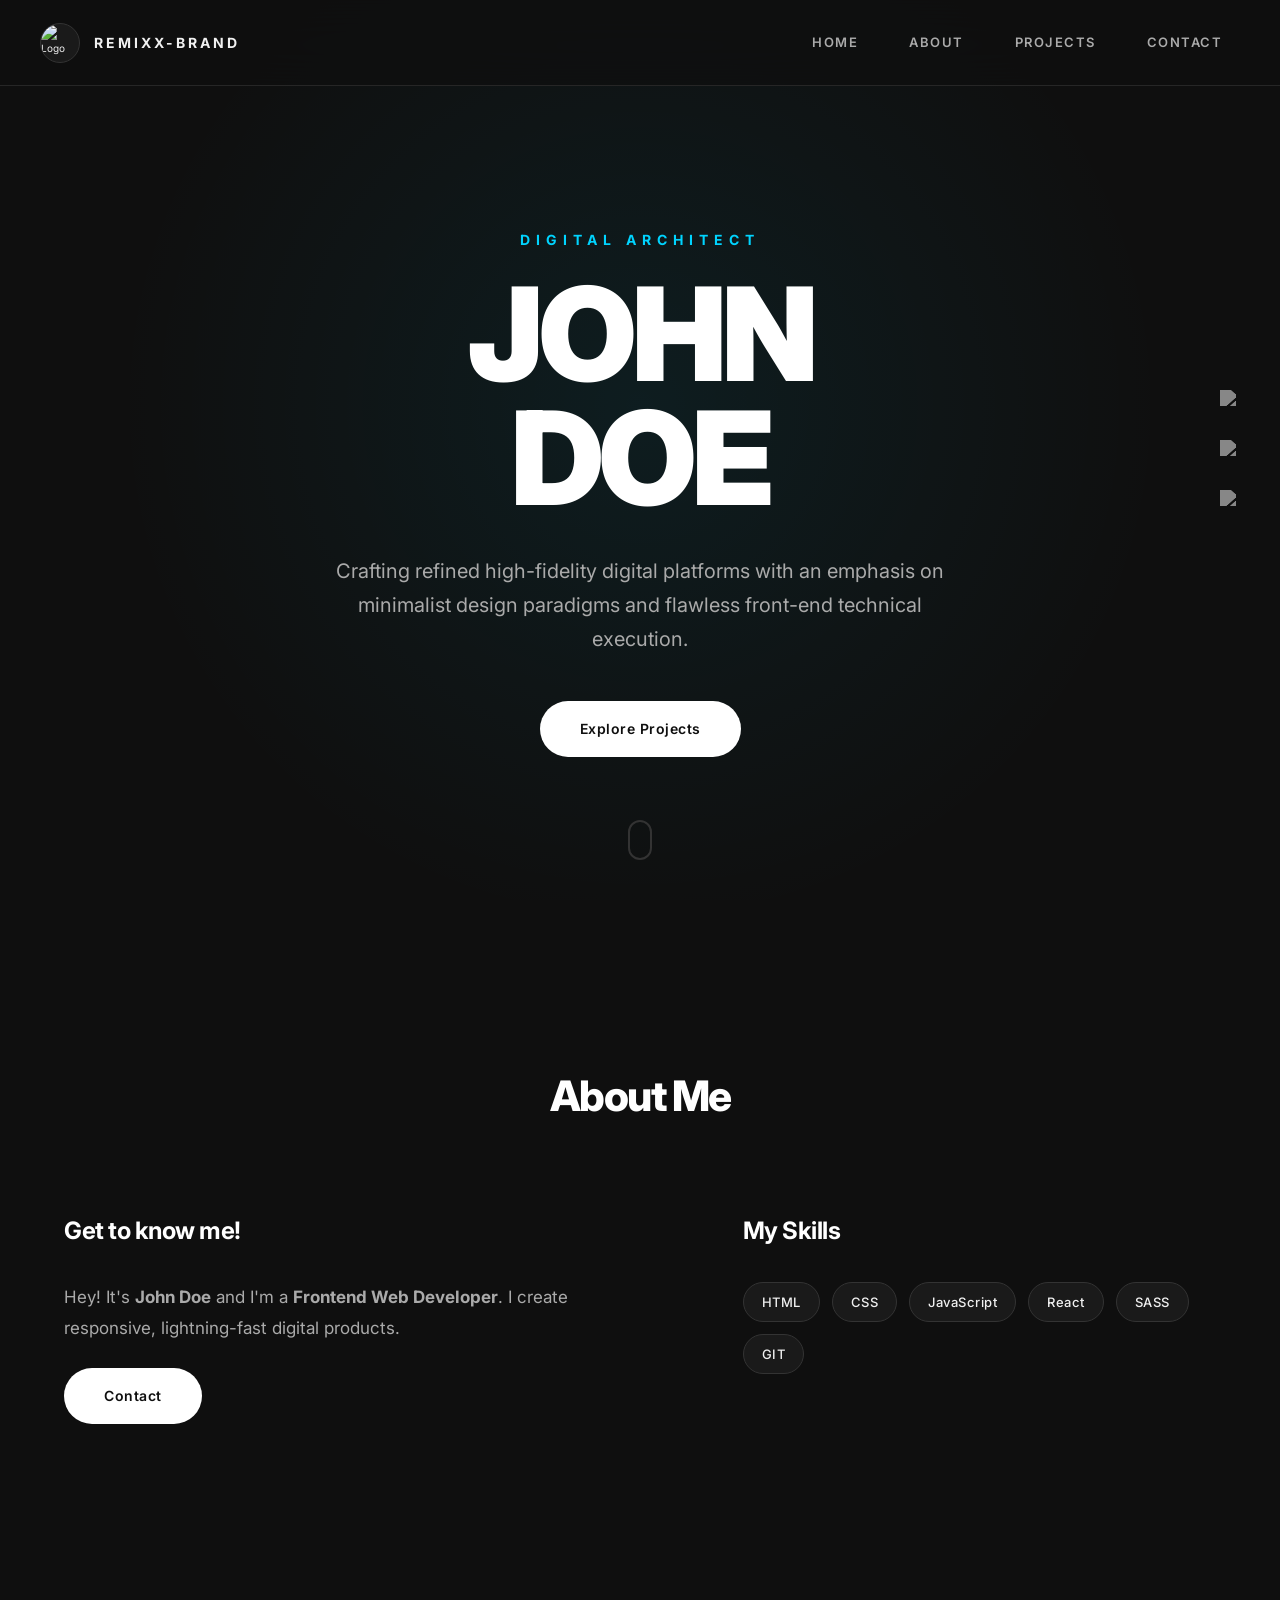
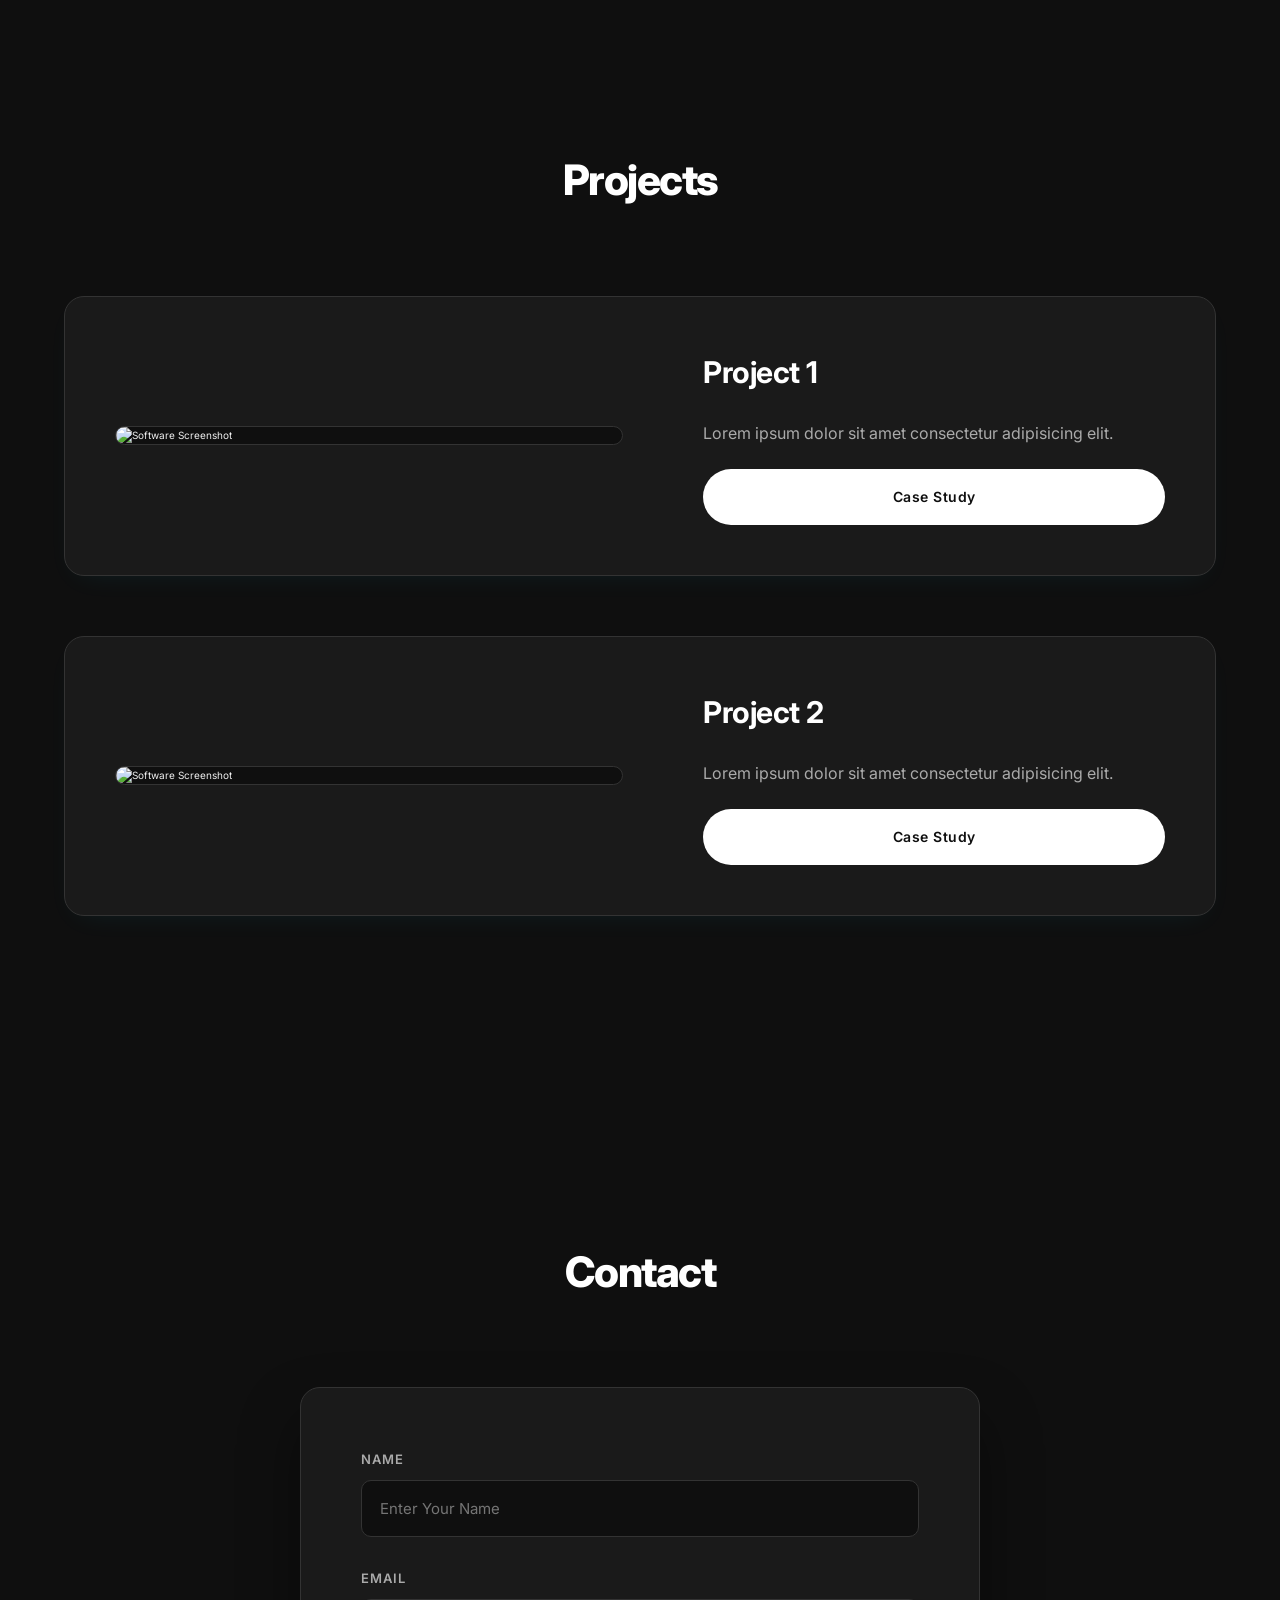
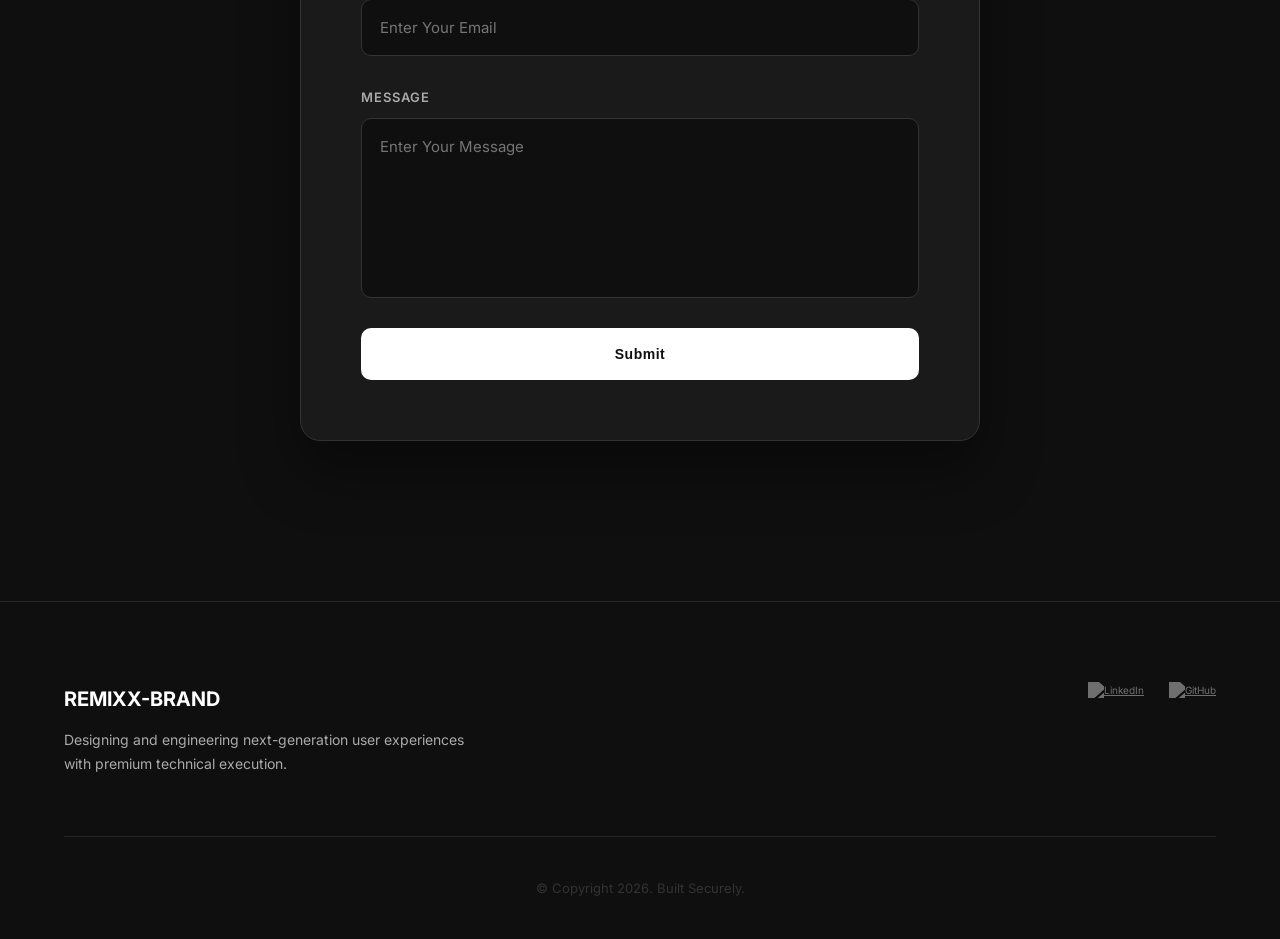
==== commit 9f735728: "Revise homepage content and update styles Updated font and modified content in the homepage section." ====
--- a/index.html
+++ b/index.html
@@ -11,7 +11,7 @@
 
     <link rel="preconnect" href="https://fonts.googleapis.com" />
     <link rel="preconnect" href="https://fonts.gstatic.com" crossorigin />
-    <link href="https://fonts.googleapis.com/css2?family=Source+Sans+Pro:wght@400;600;700;900&display=swap" rel="stylesheet" />
+    <link href="https://fonts.googleapis.com/css2?family=Inter:wght@400;500;600;700;800;900&display=swap" rel="stylesheet" />
   </head>
   <body>
     <header class="header">
@@ -41,23 +41,28 @@
     <main>
       <section class="home-hero">
         <div class="home-hero__content">
-          <h1 class="heading-primary">Hey, My name is John Doe</h1>
-          <div class="home-hero__info">
-            <p class="text-primary">
-              Lorem ipsum dolor sit amet consectetur adipisicing elit. Hic facilis tempora explicabo quae quod deserunt eius sapiente solutions for complex problems.
-            </p>
-          </div>
+          <span class="home-hero__pre-title">Digital Architect</span>
+          <h1 class="heading-primary">John<br>Doe</h1>
+          <p class="home-hero__info-para">
+            Crafting refined high-fidelity digital platforms with an emphasis on minimalist design paradigms and flawless front-end technical execution.
+          </p>
           <div class="home-hero__cta">
-            <a href="./#projects" class="btn btn--bg">Projects</a>
+            <a href="./#projects" class="btn btn--bg btn--theme">Explore Projects</a>
           </div>
         </div>
+
         <div class="home-hero__socials">
-          <div class="home-hero__social"><a href="#" class="home-hero__social-icon-link"><img src="./assets/png/linkedin-ico.png" alt="icon" class="home-hero__social-icon" /></a></div>
-          <div class="home-hero__social"><a href="#" class="home-hero__social-icon-link"><img src="./assets/png/github-ico.png" alt="icon" class="home-hero__social-icon" /></a></div>
-          <div class="home-hero__social"><a href="#" class="home-hero__social-icon-link"><img src="./assets/png/twitter-ico.png" alt="icon" class="home-hero__social-icon" /></a></div>
-          <div class="home-hero__social"><a href="#" class="home-hero__social-icon-link"><img src="./assets/png/yt-ico.png" alt="icon" class="home-hero__social-icon" /></a></div>
-          <div class="home-hero__social"><a href="#" class="home-hero__social-icon-link home-hero__social-icon-link--bd-none"><img src="./assets/png/insta-ico.png" alt="icon" class="home-hero__social-icon" /></a></div>
+          <a href="#" class="home-hero__social-icon-link">
+            <img src="./assets/png/linkedin-ico.png" alt="LinkedIn" class="home-hero__social-icon" />
+          </a>
+          <a href="#" class="home-hero__social-icon-link">
+            <img src="./assets/png/github-ico.png" alt="GitHub" class="home-hero__social-icon" />
+          </a>
+          <a href="#" class="home-hero__social-icon-link">
+            <img src="./assets/png/twitter-ico.png" alt="Twitter" class="home-hero__social-icon" />
+          </a>
         </div>
+
         <div class="home-hero__mouse-scroll-cont">
           <div class="mouse"></div>
         </div>
@@ -65,19 +70,14 @@
 
       <section id="about" class="about sec-pad">
         <div class="main-container">
-          <h2 class="heading heading-sec heading-sec__mb-med">
-            <span class="heading-sec__main">About Me</span>
-            <span class="heading-sec__sub">Lorem ipsum dolor sit amet consectetur adipisicing elit.</span>
-          </h2>
+          <h2 class="heading heading-sec__main">About Me</h2>
           <div class="about__content">
             <div class="about__content-main">
               <h3 class="about__content-title">Get to know me!</h3>
-              <div class="about__content-details">
-                <p class="about__content-details-para">
-                  Hey! It's <strong>John Doe</strong> and I'm a <strong>Frontend Web Developer</strong>. I create responsive, lightning-fast digital products.
-                </p>
-              </div>
-              <a href="./#contact" class="btn btn--med btn--theme dynamicBgClr">Contact</a>
+              <p class="about__content-details-para">
+                Hey! It's <strong>John Doe</strong> and I'm a <strong>Frontend Web Developer</strong>. I create responsive, lightning-fast digital products.
+              </p>
+              <a href="./#contact" class="btn btn--med btn--theme">Contact</a>
             </div>
             <div class="about__content-skills">
               <h3 class="about__content-title">My Skills</h3>
@@ -96,10 +96,7 @@
 
       <section id="projects" class="projects sec-pad">
         <div class="main-container">
-          <h2 class="heading heading-sec heading-sec__mb-bg">
-            <span class="heading-sec__main">Projects</span>
-            <span class="heading-sec__sub">A curated selection of my professional workspace buildouts.</span>
-          </h2>
+          <h2 class="heading heading-sec__main">Projects</h2>
           <div class="projects__content">
             <div class="projects__row">
               <div class="projects__row-img-cont">
@@ -107,8 +104,8 @@
               </div>
               <div class="projects__row-content">
                 <h3 class="projects__row-content-title">Project 1</h3>
-                <p class="projects__row-content-desc">Lorem ipsum dolor sit amet consectetur adipisicing elit.</p>
-                <a href="./project-1.html" class="btn btn--med btn--theme dynamicBgClr" target="_blank">Case Study</a>
+                <p>Lorem ipsum dolor sit amet consectetur adipisicing elit.</p>
+                <a href="./project-1.html" class="btn btn--med btn--theme" target="_blank">Case Study</a>
               </div>
             </div>
             <div class="projects__row">
@@ -117,20 +114,17 @@
               </div>
               <div class="projects__row-content">
                 <h3 class="projects__row-content-title">Project 2</h3>
-                <p class="projects__row-content-desc">Lorem ipsum dolor sit amet consectetur adipisicing elit.</p>
-                <a href="./project-2.html" class="btn btn--med btn--theme dynamicBgClr" target="_blank">Case Study</a>
+                <p>Lorem ipsum dolor sit amet consectetur adipisicing elit.</p>
+                <a href="./project-2.html" class="btn btn--med btn--theme" target="_blank">Case Study</a>
               </div>
             </div>
           </div>
         </div>
       </section>
 
-      <section id="contact" class="contact sec-pad dynamicBg">
+      <section id="contact" class="contact sec-pad">
         <div class="main-container">
-          <h2 class="heading heading-sec heading-sec__mb-med">
-            <span class="heading-sec__main heading-sec__main--lt">Contact</span>
-            <span class="heading-sec__sub heading-sec__sub--lt">Drop a line below to get in touch.</span>
-          </h2>
+          <h2 class="heading heading-sec__main">Contact</h2>
           <div class="contact__form-container">
             <form action="#" class="contact__form">
               <div class="contact__form-field">
@@ -143,9 +137,9 @@
               </div>
               <div class="contact__form-field">
                 <label class="contact__form-label" for="message">Message</label>
-                <textarea required cols="30" rows="10" class="contact__form-input" placeholder="Enter Your Message" name="message" id="message"></textarea>
+                <textarea required class="contact__form-textarea" placeholder="Enter Your Message" name="message" id="message"></textarea>
               </div>
-              <button type="submit" class="btn btn--theme contact__btn">Submit</button>
+              <button type="submit" class="btn btn--theme">Submit</button>
             </form>
           </div>
         </div>
@@ -155,15 +149,15 @@
     <footer class="main-footer">
       <div class="main-container">
         <div class="main-footer__upper">
-          <div class="main-footer__row main-footer__row-1">
-            <h2 class="heading heading-sm main-footer__heading-sm"><span>Social</span></h2>
+          <div class="main-footer__row-2">
+            <h4>REMIXX-BRAND</h4>
+            <p class="main-footer__short-desc">Designing and engineering next-generation user experiences with premium technical execution.</p>
+          </div>
+          <div class="main-footer__row-1">
             <div class="main-footer__social-cont">
-              <a target="_blank" rel="noreferrer" href="#"><img class="main-footer__icon" src="./assets/png/linkedin-ico.png" alt="icon" /></a>
-              <a target="_blank" rel="noreferrer" href="#"><img class="main-footer__icon" src="./assets/png/github-ico.png" alt="icon" /></a>
+              <a target="_blank" rel="noreferrer" href="#"><img class="main-footer__icon" src="./assets/png/linkedin-ico.png" alt="LinkedIn" /></a>
+              <a target="_blank" rel="noreferrer" href="#"><img class="main-footer__icon" src="./assets/png/github-ico.png" alt="GitHub" /></a>
             </div>
-          </div>
-          <div class="main-footer__row main-footer__row-2">
-            <h4 class="heading heading-sm text-lt">REMIXX-BRAND</h4>
           </div>
         </div>
         <div class="main-footer__lower">
--- a/css/style.css
+++ b/css/style.css
@@ -1,4 +1,6 @@
-/* Base Style System Reset */
+/* ==========================================================================
+   RESET & UX DESIGN PRINCIPLES (DARK + LUXURIOUS METALLIC TECH)
+   ========================================================================== */
 *, *::after, *::before {
     margin: 0;
     padding: 0;
@@ -6,18 +8,20 @@
 }
 
 html {
-    font-size: 62.5%;
+    font-size: 62.5%; /* 1rem = 10px layout base */
     scroll-behavior: smooth;
 }
 
 body {
-    background-color: #0b121f;
-    color: #e3e3e3;
-    font-family: 'Source Sans Pro', sans-serif;
-    line-height: 1.5;
+    background-color: #0f0f0f; /* Premium dark background */
+    color: #f0f0f0; /* Primary high-contrast text */
+    font-family: 'Inter', system-ui, -apple-system, sans-serif;
+    line-height: 1.7;
     overflow-x: hidden;
-}
-
+    -webkit-font-smoothing: antialiased;
+}
+
+/* Master Layout Framework */
 .main-container {
     max-width: 120rem;
     margin: 0 auto;
@@ -25,28 +29,37 @@
 }
 
 .sec-pad {
-    padding: 10rem 0;
-}
-
-/* ==================================================
-   HEADER & NAVIGATION
-================================================== */
+    padding: 16rem 0; /* Generous luxury negative space */
+}
+
+/* Clean Typography Base */
+p {
+    font-size: 1.6rem;
+    color: #aaaaaa; /* Secondary muted slate text */
+    font-weight: 400;
+}
+
+/* ==========================================================================
+   MINIMALIST NAVIGATION HEADER
+   ========================================================================== */
 .header {
     position: fixed;
     top: 0;
     left: 0;
     width: 100%;
     z-index: 1000;
-    background: rgba(11, 18, 31, 0.9);
-    backdrop-filter: blur(10px);
-    border-bottom: 1px solid #222735;
+    background: rgba(15, 15, 15, 0.75); /* Semi-transparent navbar */
+    backdrop-filter: blur(20px);
+    -webkit-backdrop-filter: blur(20px);
+    border-bottom: 1px solid #262626; /* Minimal subtle dividing rule */
+    transition: background 0.3s ease;
 }
 
 .header__content {
     display: flex;
     align-items: center;
     justify-content: space-between;
-    height: 7.5rem;
+    height: 8.5rem;
     max-width: 140rem;
     margin: 0 auto;
     padding: 0 4rem;
@@ -55,33 +68,39 @@
 .header__logo-container {
     display: flex;
     align-items: center;
-    cursor: pointer;
+    text-decoration: none;
 }
 
 .header__logo-img-cont {
-    width: 4.5rem;
-    height: 4.5rem;
+    width: 4rem;
+    height: 4rem;
     border-radius: 50%;
     overflow: hidden;
-    margin-right: 1.5rem;
-    background: #1d2433;
+    margin-right: 1.4rem;
+    background: #1a1a1a;
+    border: 1px solid #333333;
 }
 
 .header__logo-img {
     width: 100%;
     height: 100%;
     object-fit: cover;
+    display: block;
 }
 
 .header__logo-sub {
-    font-size: 1.8rem;
+    font-size: 1.4rem;
     font-weight: 700;
-    color: #ffffff;
+    color: #f0f0f0;
     text-transform: uppercase;
-    letter-spacing: 1px;
-}
-
-/* Navigation List Default Layout */
+    letter-spacing: 3px;
+}
+
+.header__main {
+    display: flex;
+    align-items: center;
+}
+
 .header__links {
     display: flex;
     align-items: center;
@@ -90,79 +109,482 @@
 }
 
 .header__link {
-    font-size: 1.5rem;
-    color: #c4c7c5;
+    font-size: 1.3rem;
+    color: #aaaaaa;
     text-transform: uppercase;
-    letter-spacing: 1px;
-    font-weight: 700;
-    padding: 1.2rem 2rem;
+    letter-spacing: 1.5px;
+    font-weight: 600;
+    padding: 1rem 1.8rem;
     text-decoration: none;
-    transition: color 0.2s;
+    transition: color 0.25s ease, background-color 0.25s ease;
+    border-radius: 6px;
 }
 
 .header__link:hover {
     color: #ffffff;
-}
-
-/* Hamburger UI Container */
+    background-color: rgba(255, 255, 255, 0.04);
+}
+
 .header__main-ham-menu-cont {
     display: none;
-    width: 3rem;
-    height: 3rem;
+    width: 2.8rem;
+    height: 2.8rem;
     cursor: pointer;
-}
-
-.header__main-ham-menu,
-.header__main-ham-menu-close {
-    width: 100%;
-    height: 100%;
-}
-
-.d-none {
-    display: none !important;
-}
-
-/* ==================================================
-   RESPONSIVE LAYOUT RESPONSES
-================================================== */
-@media only screen and (max-width: 37.5em) { /* ~600px Mobile Viewport */
+    filter: invert(1);
+}
+
+/* ==========================================================================
+   MASSIVE HERO DISPLAY MODULE WITH AMBIENT LIGHTING
+   ========================================================================== */
+.home-hero {
+    min-height: 100vh;
+    display: flex;
+    align-items: center;
+    justify-content: center;
+    padding-top: 8.5rem;
+    position: relative;
+    /* Soft cyan accent ambient glow */
+    background: radial-gradient(circle at 50% 45%, rgba(0, 212, 255, 0.07) 0%, rgba(15, 15, 15, 0) 65%);
+}
+
+.home-hero__content {
+    max-width: 95rem;
+    width: 100%;
+    margin: 0 auto;
+    display: flex;
+    flex-direction: column;
+    align-items: center;
+    text-align: center;
+    z-index: 5;
+}
+
+/* Luxury Hierarchy Typography */
+.home-hero__pre-title {
+    font-size: 1.4rem;
+    text-transform: uppercase;
+    letter-spacing: 6px;
+    color: #00d4ff; /* Tech cyan accent */
+    margin-bottom: 2rem;
+    font-weight: 700;
+}
+
+.heading-primary {
+    font-size: 13rem; /* Massive scale deployment */
+    font-weight: 900;
+    letter-spacing: -4px;
+    color: #ffffff;
+    line-height: 0.95;
+    margin-bottom: 3.5rem;
+    text-transform: uppercase;
+}
+
+.home-hero__info-para {
+    font-size: 2rem;
+    color: #aaaaaa;
+    max-width: 62rem;
+    margin: 0 auto 4.5rem auto;
+    font-weight: 400;
+    line-height: 1.7;
+}
+
+/* Vertical Fixed Right Social Rail */
+.home-hero__socials {
+    position: fixed;
+    right: 4rem;
+    top: 50%;
+    transform: translateY(-50%);
+    display: flex;
+    flex-direction: column;
+    gap: 3rem;
+    z-index: 10;
+}
+
+.home-hero__social-icon-link {
+    display: flex;
+    align-items: center;
+    justify-content: center;
+    transition: transform 0.3s ease;
+}
+
+.home-hero__social-icon {
+    width: 2rem;
+    height: 2rem;
+    filter: brightness(0) invert(1) opacity(0.5);
+    transition: filter 0.3s ease, opacity 0.3s ease;
+}
+
+.home-hero__social-icon-link:hover {
+    transform: translateY(-2px);
+}
+
+.home-hero__social-icon-link:hover .home-hero__social-icon {
+    opacity: 1;
+    filter: drop-shadow(0 0 8px rgba(0, 212, 255, 0.6)) brightness(1);
+}
+
+/* Mouse Scroll Indicator */
+.home-hero__mouse-scroll-cont {
+    position: absolute;
+    bottom: 4rem;
+    left: 50%;
+    transform: translateX(-50%);
+}
+
+.mouse {
+    width: 2.4rem;
+    height: 4rem;
+    border: 2px solid #333333;
+    border-radius: 2rem;
+}
+
+/* ==========================================================================
+   CAPSULE SHAPE FENG SHUI BUTTON SYSTEM
+   ========================================================================== */
+.btn {
+    display: inline-flex;
+    align-items: center;
+    justify-content: center;
+    padding: 1.6rem 4rem;
+    font-size: 1.4rem;
+    font-weight: 600;
+    letter-spacing: 0.5px;
+    border-radius: 100px; /* Precision pill shapes */
+    text-decoration: none;
+    transition: all 0.4s cubic-bezier(0.16, 1, 0.3, 1);
+    cursor: pointer;
+    border: none;
+}
+
+.btn--theme {
+    background: #ffffff;
+    color: #0f0f0f;
+}
+
+.btn--theme:hover {
+    background: #f0f0f0;
+    transform: translateY(-2px);
+    box-shadow: 0 15px 35px rgba(0, 212, 255, 0.25); /* Subtle cyan hover glow */
+}
+
+/* ==========================================================================
+   ABOUT & TWO-COLUMN BALANCED SKILLS LAYOUT
+   ========================================================================== */
+.heading-sec__main {
+    font-size: 4.2rem;
+    font-weight: 800;
+    color: #ffffff;
+    text-align: center;
+    margin-bottom: 8rem;
+    letter-spacing: -1.5px;
+}
+
+.about__content {
+    display: grid;
+    grid-template-columns: 1.1fr 0.9fr; /* Balanced two-column container */
+    grid-gap: 10rem;
+    align-items: start;
+}
+
+.about__content-title {
+    font-size: 2.4rem;
+    font-weight: 700;
+    color: #ffffff;
+    margin-bottom: 3rem;
+    letter-spacing: -0.5px;
+}
+
+.about__content-details-para {
+    font-size: 1.7rem;
+    margin-bottom: 2.5rem;
+    line-height: 1.8;
+}
+
+/* Minimalist Google-Style Skill Chips */
+.skills {
+    display: flex;
+    flex-wrap: wrap;
+    gap: 1.2rem;
+}
+
+.skills__skill {
+    font-size: 1.3rem;
+    padding: 0.8rem 1.8rem;
+    background: #1a1a1a; /* Elevated surface card layer */
+    border: 1px solid #333333;
+    color: #f0f0f0;
+    border-radius: 100px; /* Pill format layout configuration */
+    font-weight: 500;
+    letter-spacing: 0.5px;
+    transition: border-color 0.3s ease, background-color 0.3s ease;
+}
+
+.skills__skill:hover {
+    border-color: #00d4ff;
+    background: rgba(0, 212, 255, 0.03);
+}
+
+/* ==========================================================================
+   CLEAN METALLIC PROJECTS SYSTEM (LIMITED TO 2-3 MAX)
+   ========================================================================== */
+.projects__content {
+    display: flex;
+    flex-direction: column;
+    gap: 6rem;
+}
+
+.projects__row {
+    display: grid;
+    grid-template-columns: 1.1fr 1fr;
+    grid-gap: 8rem;
+    background: #1a1a1a; /* Soft dark surface gray */
+    padding: 5rem;
+    border-radius: 20px;
+    border: 1px solid #333333;
+    align-items: center;
+    box-shadow: 0 10px 30px -15px rgba(0, 212, 255, 0.1);
+    transition: all 0.4s cubic-bezier(0.4, 0, 0.2, 1);
+}
+
+.projects__row:hover {
+    transform: translateY(-8px); /* Modern elevation lift transition */
+    box-shadow: 0 20px 40px -15px rgba(0, 212, 255, 0.25);
+    border-color: rgba(0, 212, 255, 0.3);
+}
+
+.projects__row-img-cont {
+    width: 100%;
+    border-radius: 12px;
+    overflow: hidden;
+    border: 1px solid #333333;
+    background: #0f0f0f;
+}
+
+.projects__row-img {
+    width: 100%;
+    height: auto;
+    display: block;
+    transition: transform 0.5s cubic-bezier(0.16, 1, 0.3, 1);
+}
+
+.projects__row:hover .projects__row-img {
+    transform: scale(1.02);
+}
+
+.projects__row-content {
+    display: flex;
+    flex-direction: column;
+    gap: 2.2rem;
+}
+
+.projects__row-content-title {
+    font-size: 3rem;
+    font-weight: 700;
+    color: #ffffff;
+    letter-spacing: -0.5px;
+}
+
+/* ==========================================================================
+   CONTACT FORM WITH FOCUS GLOW SYSTEM
+   ========================================================================== */
+.contact__form-container {
+    background: #1a1a1a;
+    border: 1px solid #333333;
+    padding: 6rem;
+    max-width: 68rem;
+    width: 100%;
+    border-radius: 20px;
+    margin: 0 auto;
+    box-shadow: 0 30px 60px rgba(0,0,0,0.4);
+}
+
+.contact__form-field {
+    display: flex;
+    flex-direction: column;
+    gap: 1rem;
+    margin-bottom: 3rem;
+}
+
+.contact__form-label {
+    font-size: 1.3rem;
+    color: #aaaaaa;
+    font-weight: 600;
+    letter-spacing: 1px;
+    text-transform: uppercase;
+}
+
+.contact__form-input,
+.contact__form-textarea {
+    width: 100%;
+    background: #0f0f0f;
+    border: 1px solid #333333;
+    border-radius: 10px;
+    padding: 1.8rem;
+    color: #ffffff;
+    font-family: inherit;
+    font-size: 1.5rem;
+    transition: border-color 0.25s ease, box-shadow 0.25s ease;
+}
+
+.contact__form-textarea {
+    min-height: 18rem;
+    resize: none;
+}
+
+/* Glass Focus Action Array Hooks */
+.contact__form-input:focus,
+.contact__form-textarea:focus {
+    outline: none;
+    border-color: #00d4ff;
+    box-shadow: 0 0 15px rgba(0, 212, 255, 0.15);
+}
+
+.contact__form-container .btn {
+    width: 100%;
+    padding: 1.8rem;
+    border-radius: 10px;
+}
+
+/* ==========================================================================
+   MINIMALIST FOOTER REALIGNMENT
+   ========================================================================== */
+.main-footer {
+    background: #0f0f0f;
+    border-top: 1px solid #262626;
+    padding: 8rem 0 4rem 0;
+}
+
+.main-footer__upper {
+    display: flex;
+    justify-content: space-between;
+    align-items: flex-start;
+    margin-bottom: 6rem;
+}
+
+.main-footer__row-1 {
+    display: flex;
+    flex-direction: column;
+    align-items: flex-end;
+}
+
+.main-footer__row-2 h4 {
+    font-size: 2rem;
+    font-weight: 700;
+    color: #ffffff;
+}
+
+.main-footer__short-desc {
+    margin-top: 1.2rem;
+    font-size: 1.4rem;
+    color: #aaaaaa;
+    max-width: 40rem;
+}
+
+.main-footer__social-cont {
+    display: flex;
+    align-items: center;
+    gap: 2.5rem;
+}
+
+.main-footer__icon {
+    width: 2.2rem;
+    height: 2.2rem;
+    filter: brightness(0) invert(1) opacity(0.4);
+    transition: opacity 0.25s ease, filter 0.25s ease;
+}
+
+.main-footer__icon:hover {
+    opacity: 1;
+    filter: drop-shadow(0 0 8px rgba(0, 212, 255, 0.5)) brightness(1);
+}
+
+.main-footer__lower {
+    text-align: center;
+    font-size: 1.3rem;
+    color: #333333;
+    border-top: 1px solid #262626;
+    padding-top: 4rem;
+}
+
+.main-footer__lower a {
+    color: #aaaaaa;
+    text-decoration: none;
+}
+
+/* ==========================================================================
+   RESPONSIVE LAYOUT MATRIX CONSTRAINTS
+   ========================================================================== */
+@media only screen and (max-width: 75em) { /* ~1200px Workspace Shifting */
+    .heading-primary {
+        font-size: 10rem;
+    }
+    .home-hero__socials {
+        position: static;
+        flex-direction: row;
+        justify-content: center;
+        transform: none;
+        margin-top: 4rem;
+    }
+}
+
+@media only screen and (max-width: 56.25em) { /* Tablet Breakpoints */
+    .sec-pad {
+        padding: 12rem 0;
+    }
+    .about__content {
+        grid-template-columns: 1fr;
+        grid-gap: 6rem;
+    }
+    .projects__row {
+        grid-template-columns: 1fr;
+        grid-gap: 4rem;
+        padding: 4rem;
+    }
+    .main-footer__upper {
+        flex-direction: column;
+        gap: 5rem;
+    }
+    .main-footer__row-1 {
+        align-items: flex-start;
+    }
+}
+
+@media only screen and (max-width: 37.5em) { /* Mobile Viewports */
+    html {
+        font-size: 50%; /* Uniformly recalibrate scaling for small touch-displays */
+    }
+    .heading-primary {
+        font-size: 5.5rem;
+        letter-spacing: -1.5px;
+    }
     .header__content {
         padding: 0 2rem;
     }
-
     .header__main-ham-menu-cont {
-        display: block; /* Hamburger becomes visible */
-    }
-
-    /* Transform main navigation into vertical drawer overlay */
+        display: block;
+    }
     .header__links {
         position: fixed;
-        top: 7.5rem;
+        top: 8.5rem;
         right: -100%;
         width: 100%;
-        height: calc(100vh - 7.5rem);
-        background: #0b121f;
+        height: calc(100vh - 8.5rem);
+        background: #0f0f0f;
         flex-direction: column;
         justify-content: flex-start;
-        padding-top: 5rem;
-        gap: 2rem;
+        padding-top: 6rem;
+        gap: 3.5rem;
         transition: right 0.4s cubic-bezier(0.16, 1, 0.3, 1);
-        border-top: 1px solid #222735;
-    }
-
-    /* Active State triggered by JavaScript */
+        border-top: 1px solid #262626;
+    }
     .header__links.header__links--active {
         right: 0;
     }
-
-    .header__link-wrapper {
-        width: 100%;
-        text-align: center;
-    }
-
     .header__link {
         display: block;
-        padding: 2rem;
-        font-size: 1.8rem;
-    }
-}
+        font-size: 2rem;
+        text-align: center;
+    }
+    .contact__form-container {
+        padding: 4rem 2.5rem;
+    }
+}
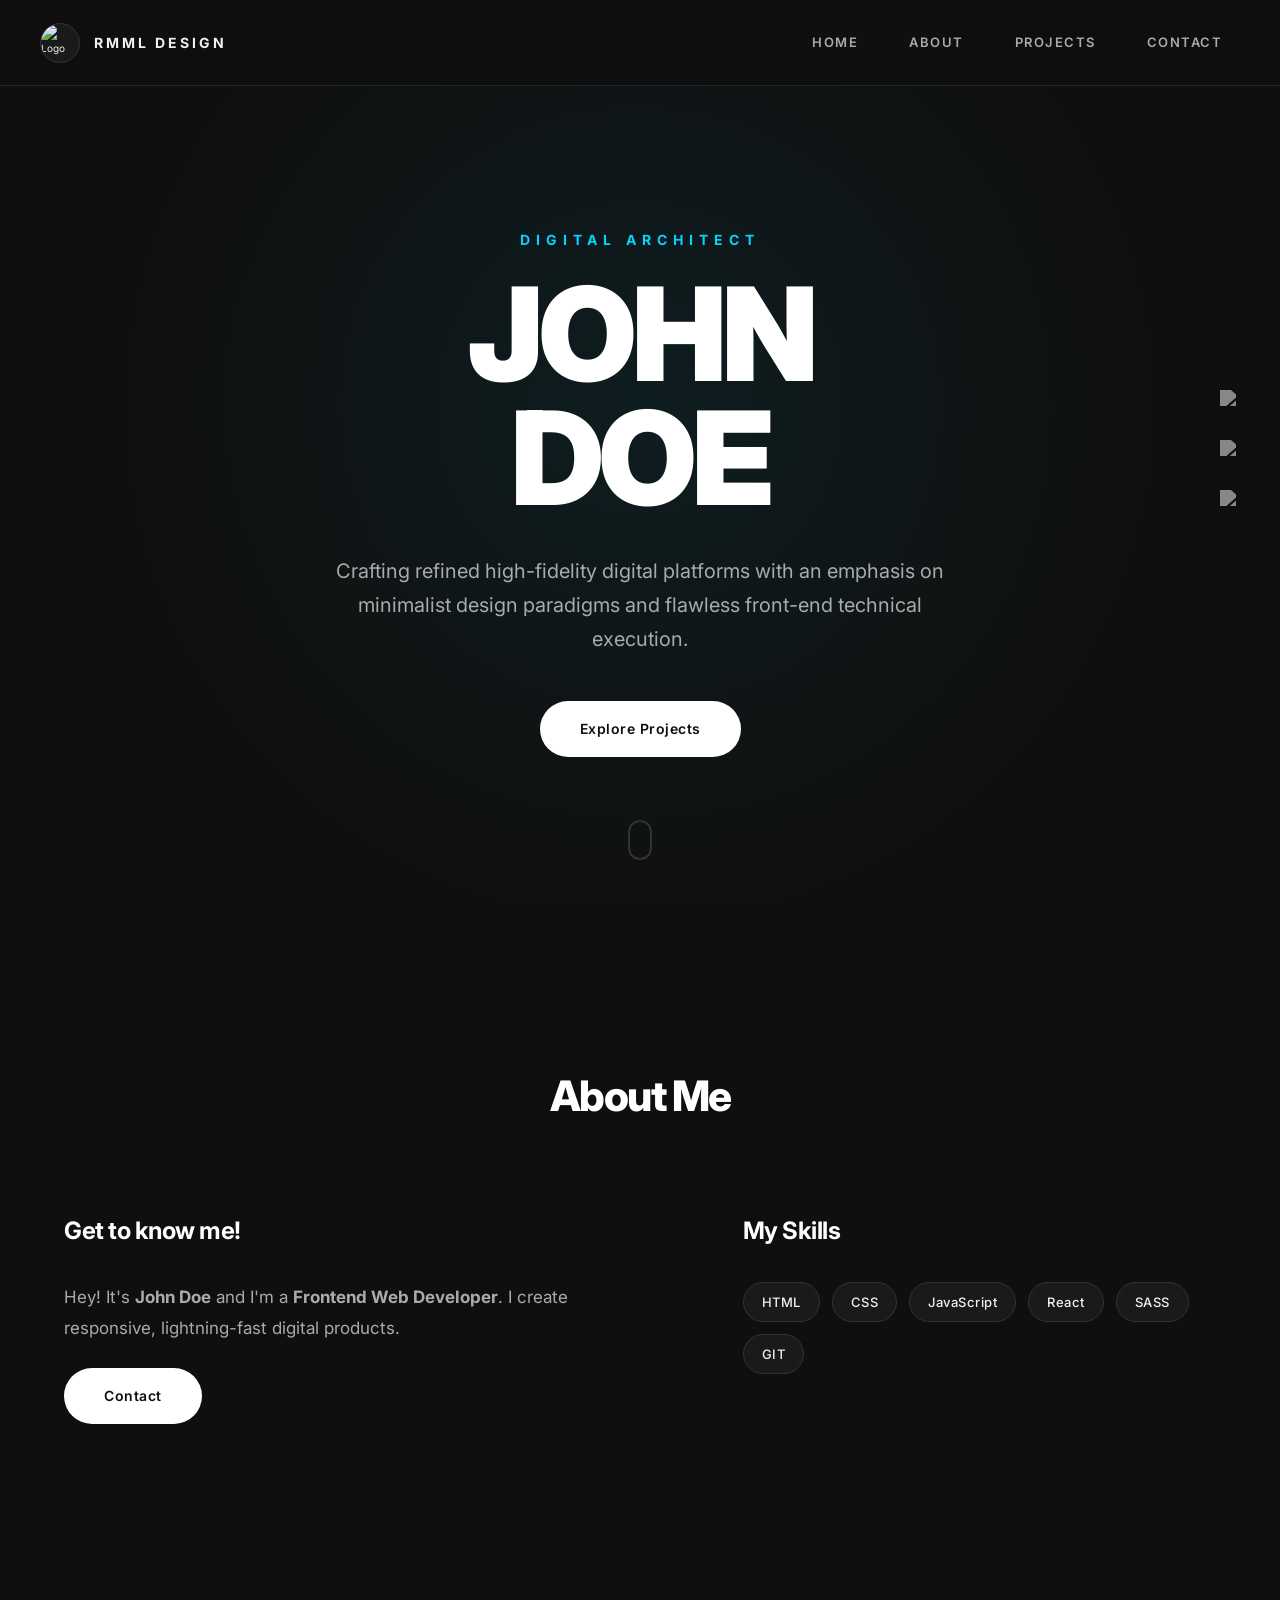
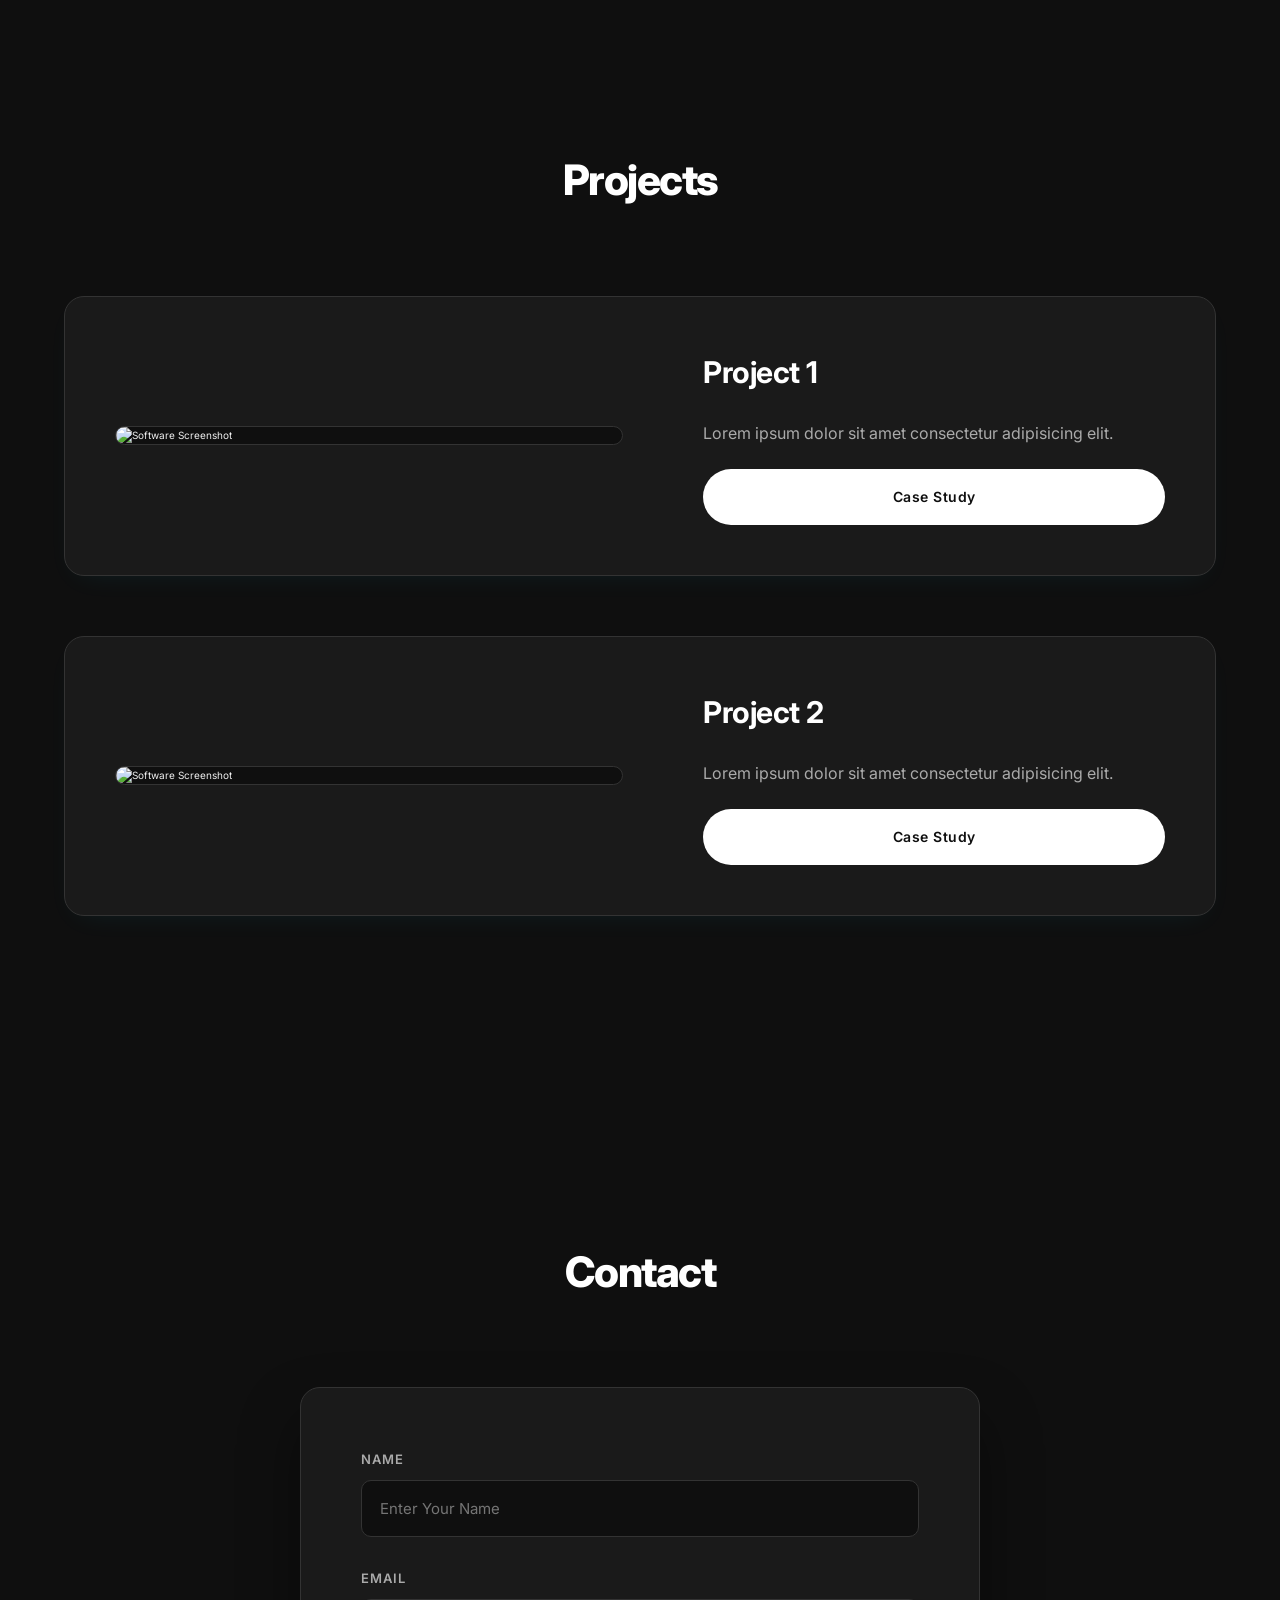
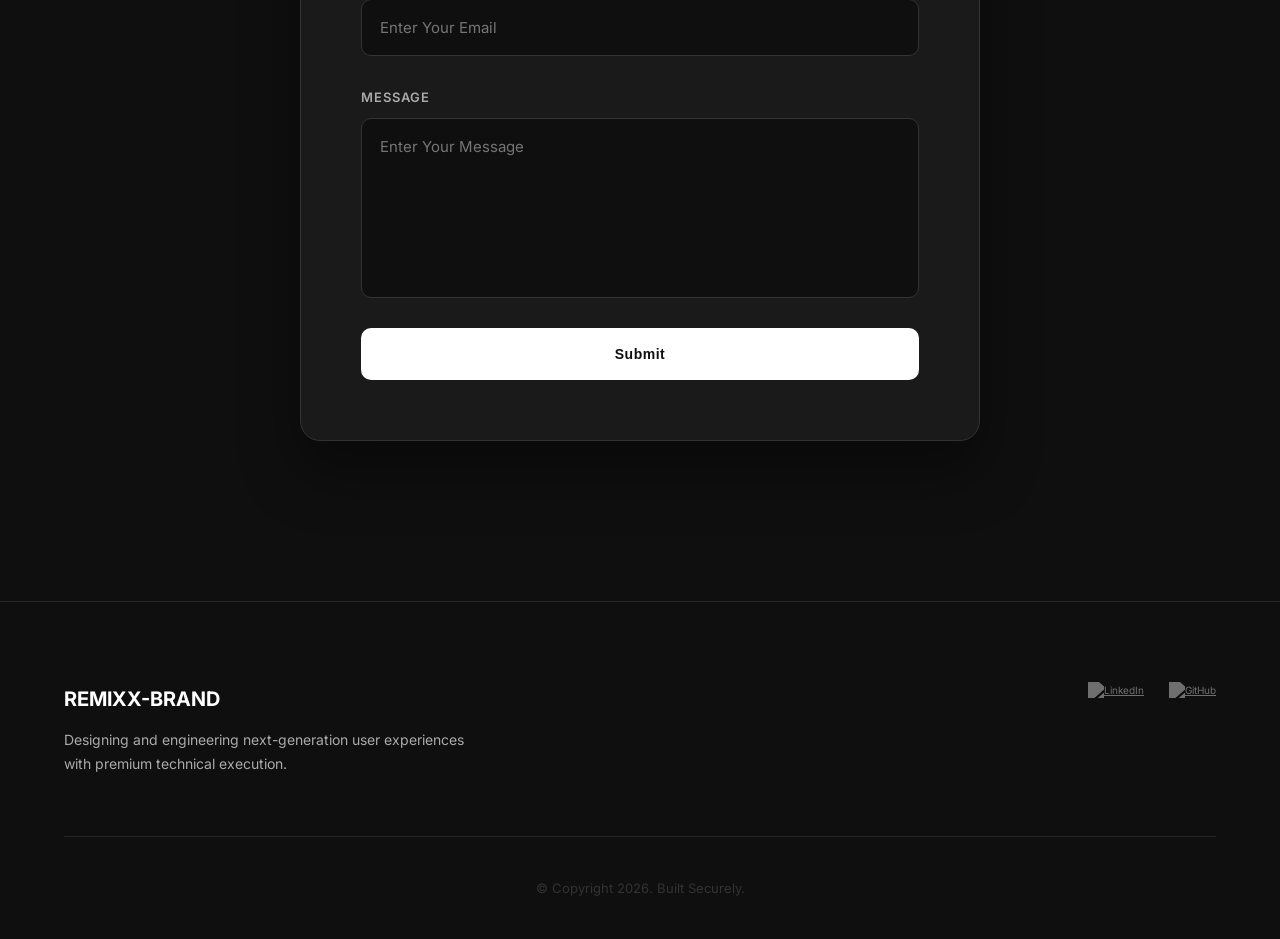
==== commit 59f3cae6: "Update title and logo text in index.html" ====
--- a/index.html
+++ b/index.html
@@ -4,7 +4,7 @@
     <meta charset="UTF-8" />
     <meta name="viewport" content="width=device-width, initial-scale=1.0" />
     <meta http-equiv="X-UA-Compatible" content="ie=edge" />
-    <title>REMIXX-BRAND | Portfolio</title>
+    <title>RMML Design | Portfolio</title>
     <meta name="description" content="Portfolio Template for Developer" />
 
     <link rel="stylesheet" href="css/style.css" />
@@ -20,7 +20,7 @@
           <div class="header__logo-img-cont">
             <img src="./assets/png/john-doe.png" alt="Logo Image" class="header__logo-img" />
           </div>
-          <span class="header__logo-sub">REMIXX-BRAND</span>
+          <span class="header__logo-sub">RMML Design</span>
         </div>
         <div class="header__main">
           <ul class="header__links" id="nav-links">
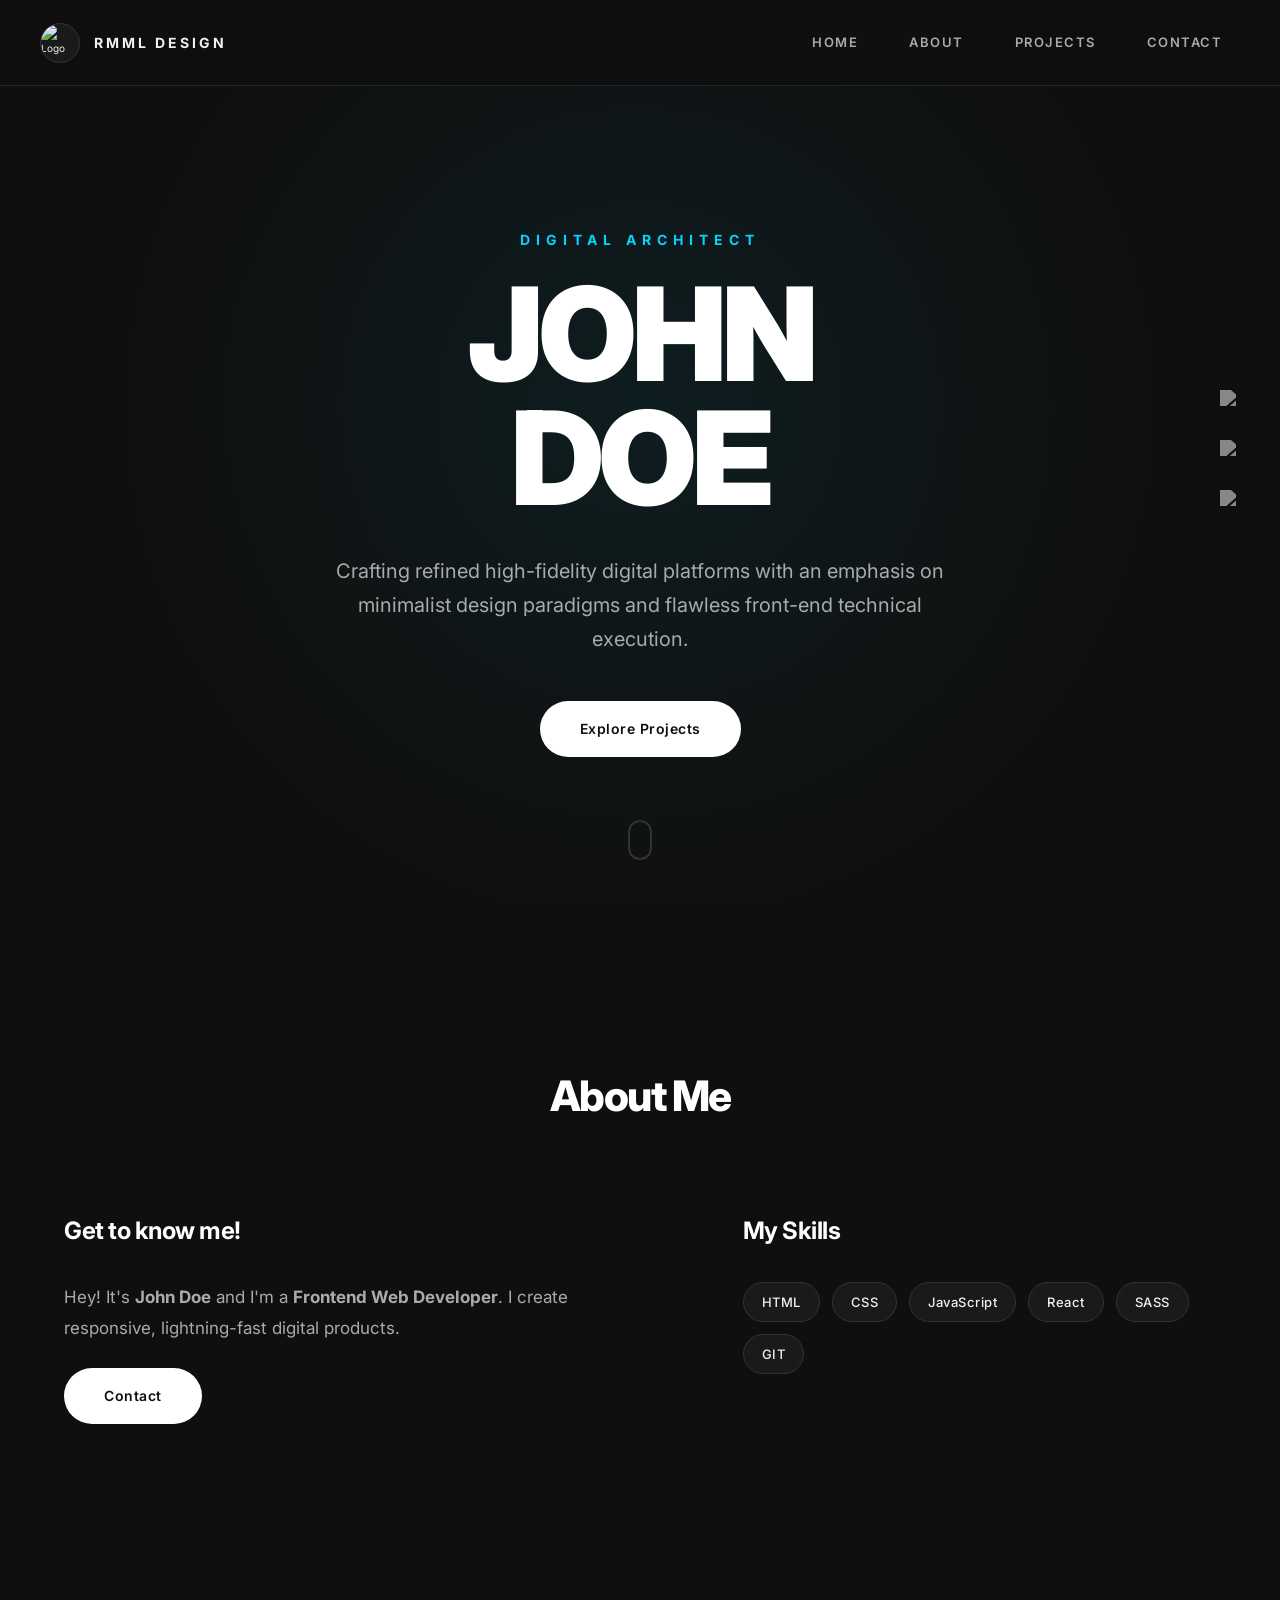
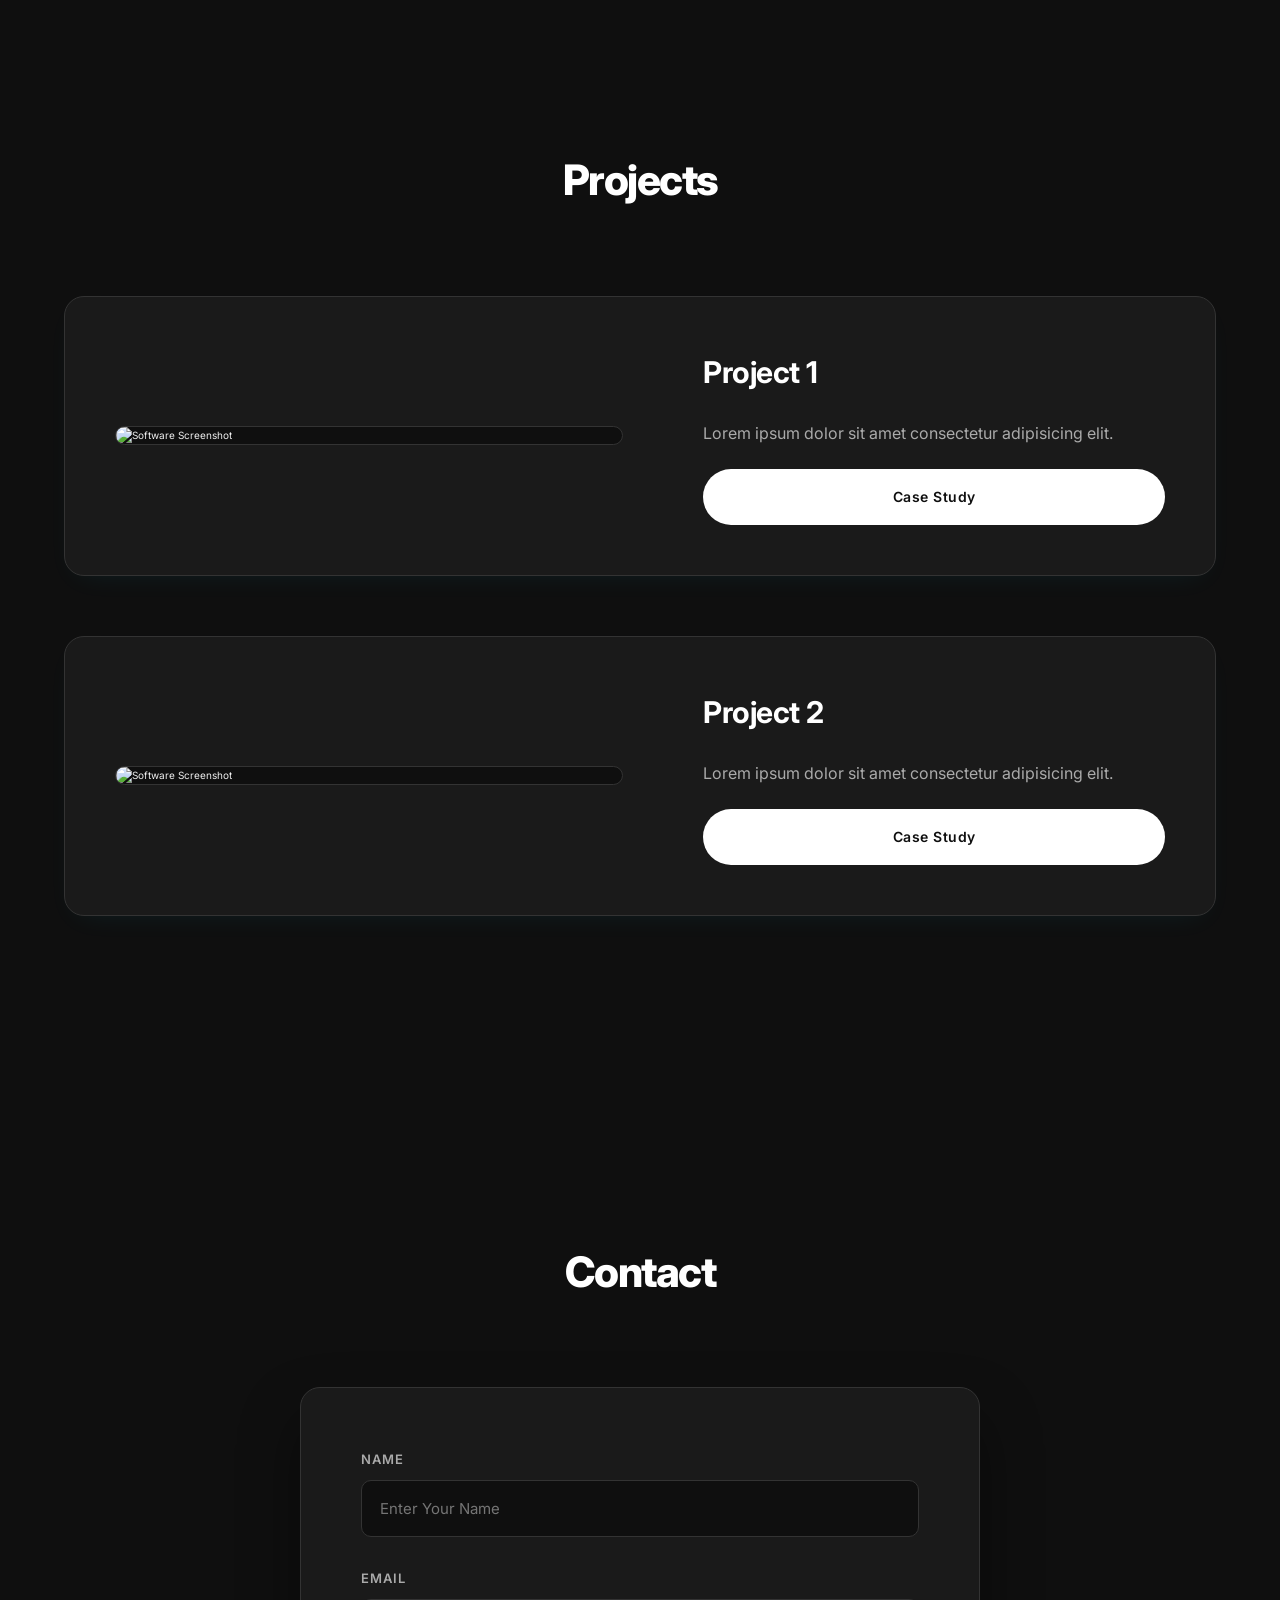
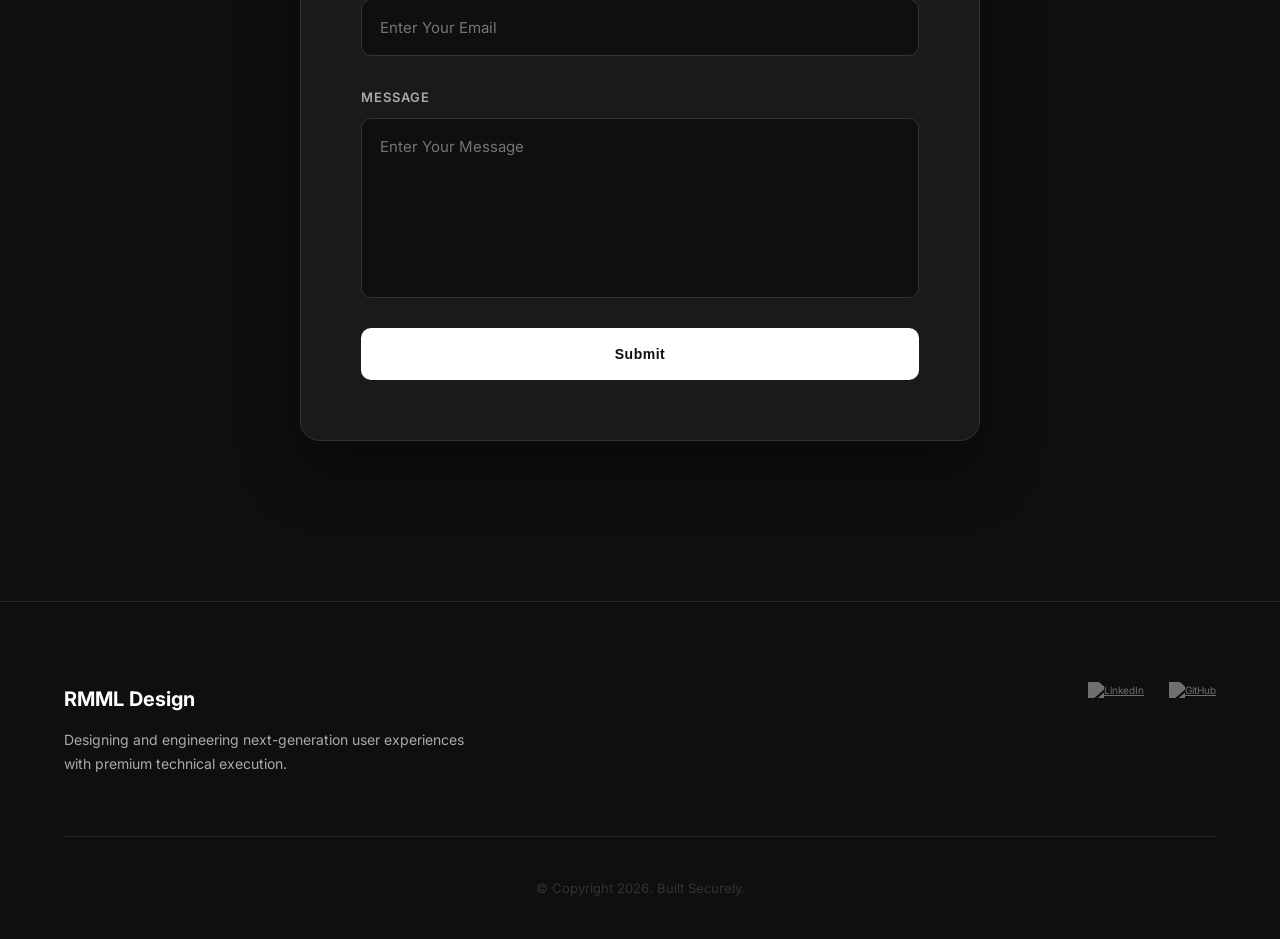
==== commit 69fe1a54: "Update footer brand name from REMIXX-BRAND to RMML Design" ====
--- a/index.html
+++ b/index.html
@@ -150,7 +150,7 @@
       <div class="main-container">
         <div class="main-footer__upper">
           <div class="main-footer__row-2">
-            <h4>REMIXX-BRAND</h4>
+            <h4>RMML Design</h4>
             <p class="main-footer__short-desc">Designing and engineering next-generation user experiences with premium technical execution.</p>
           </div>
           <div class="main-footer__row-1">
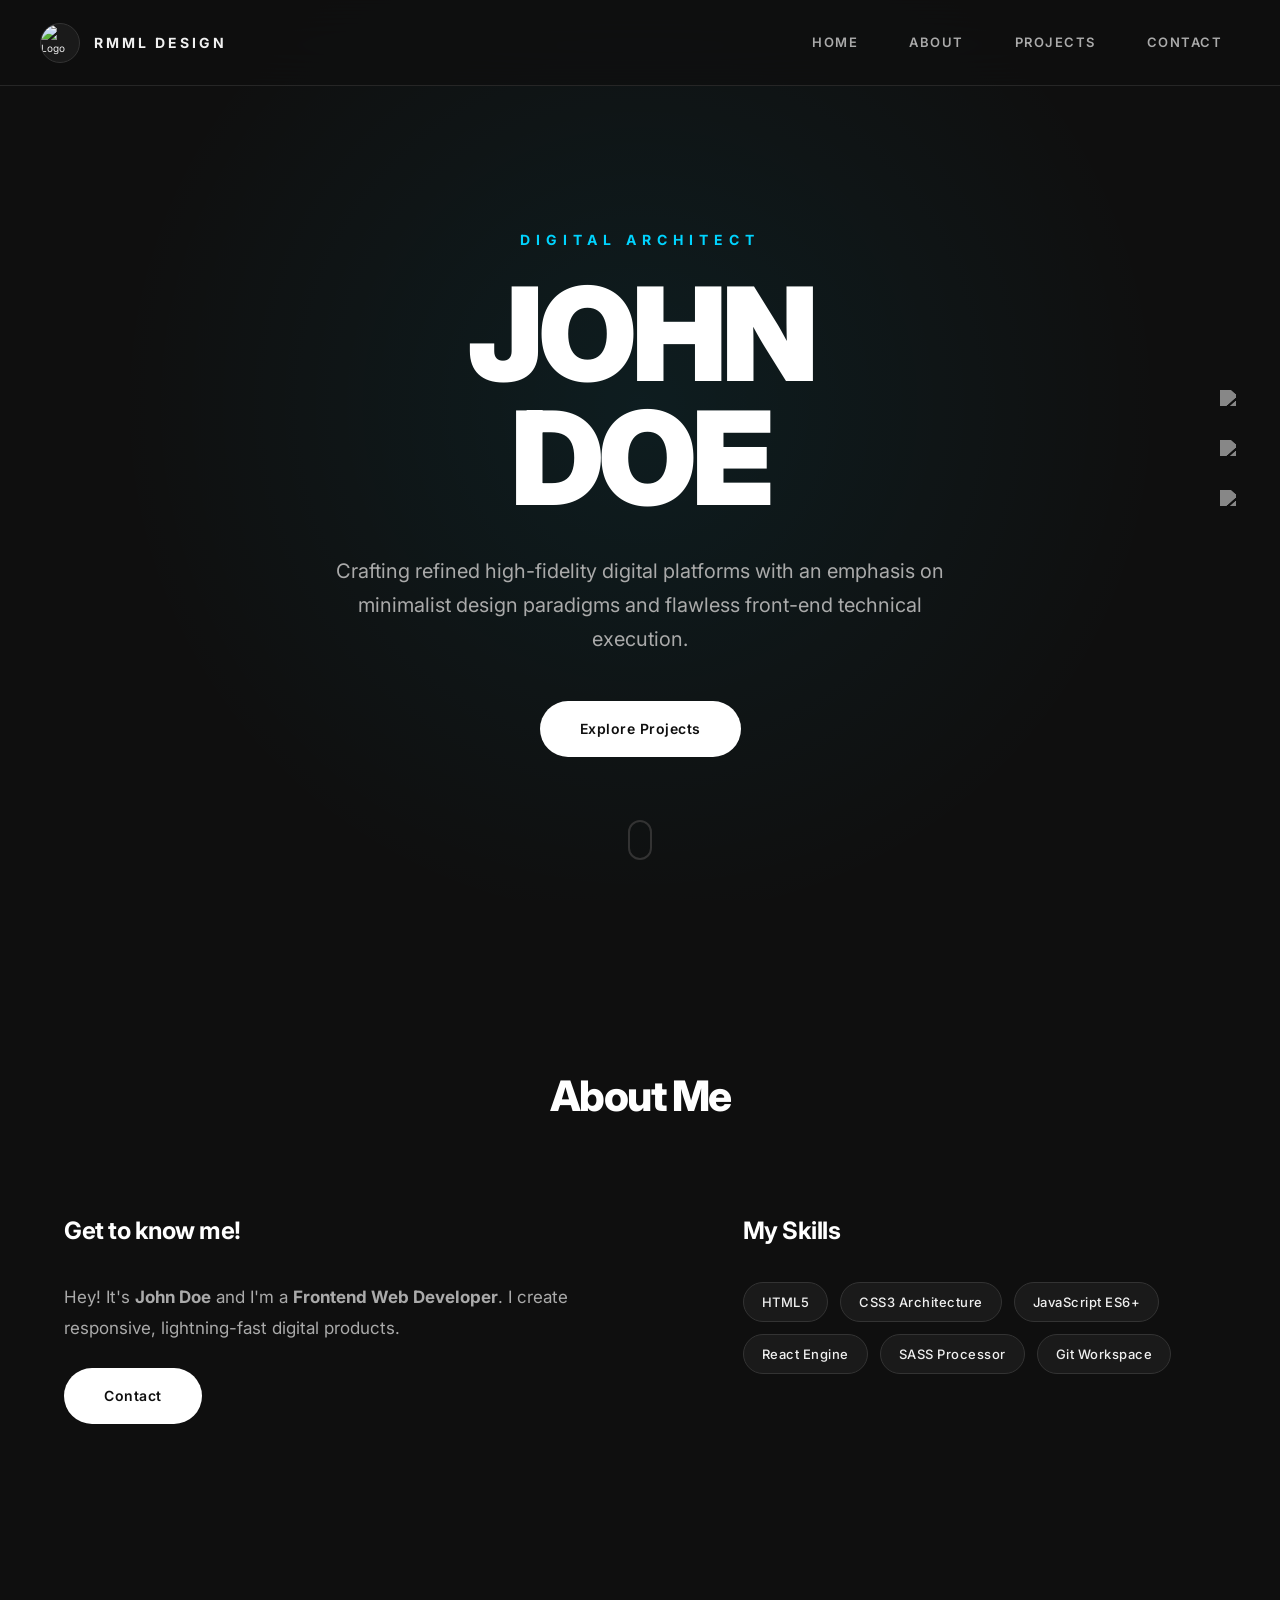
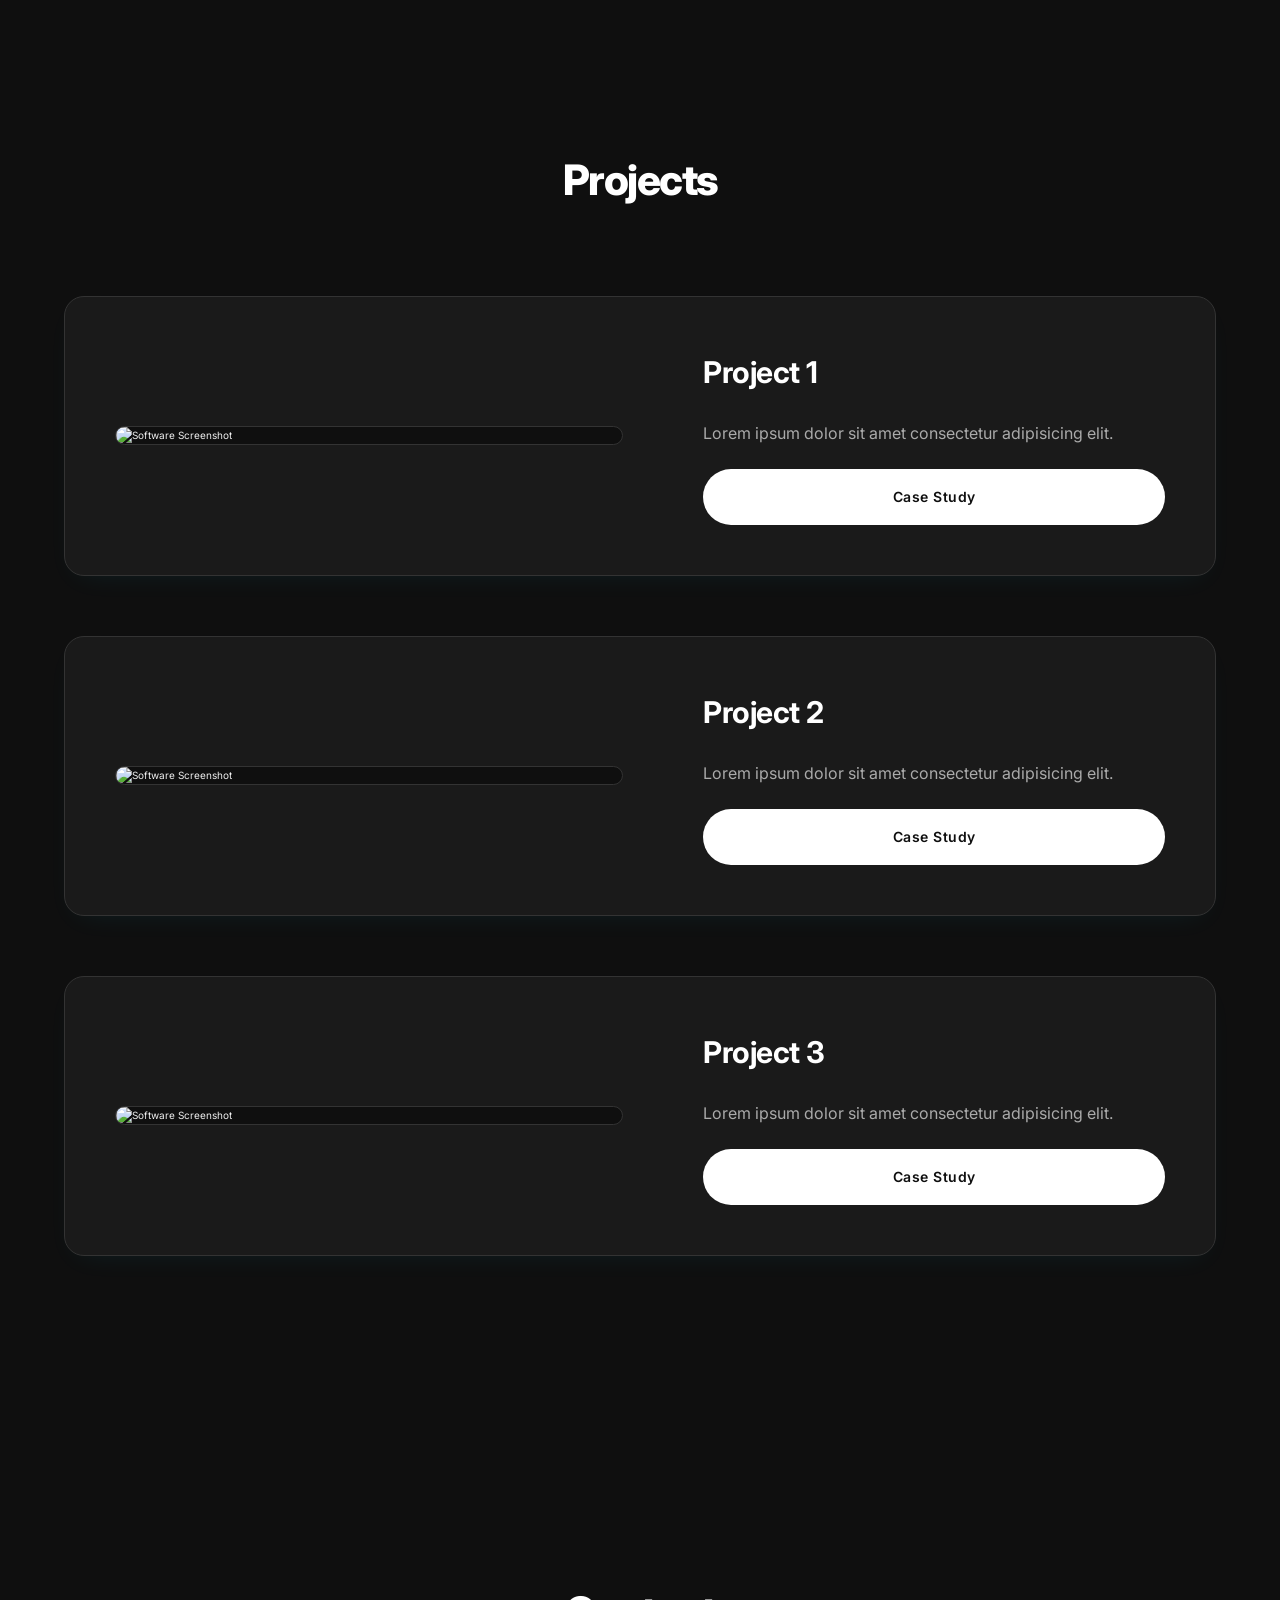
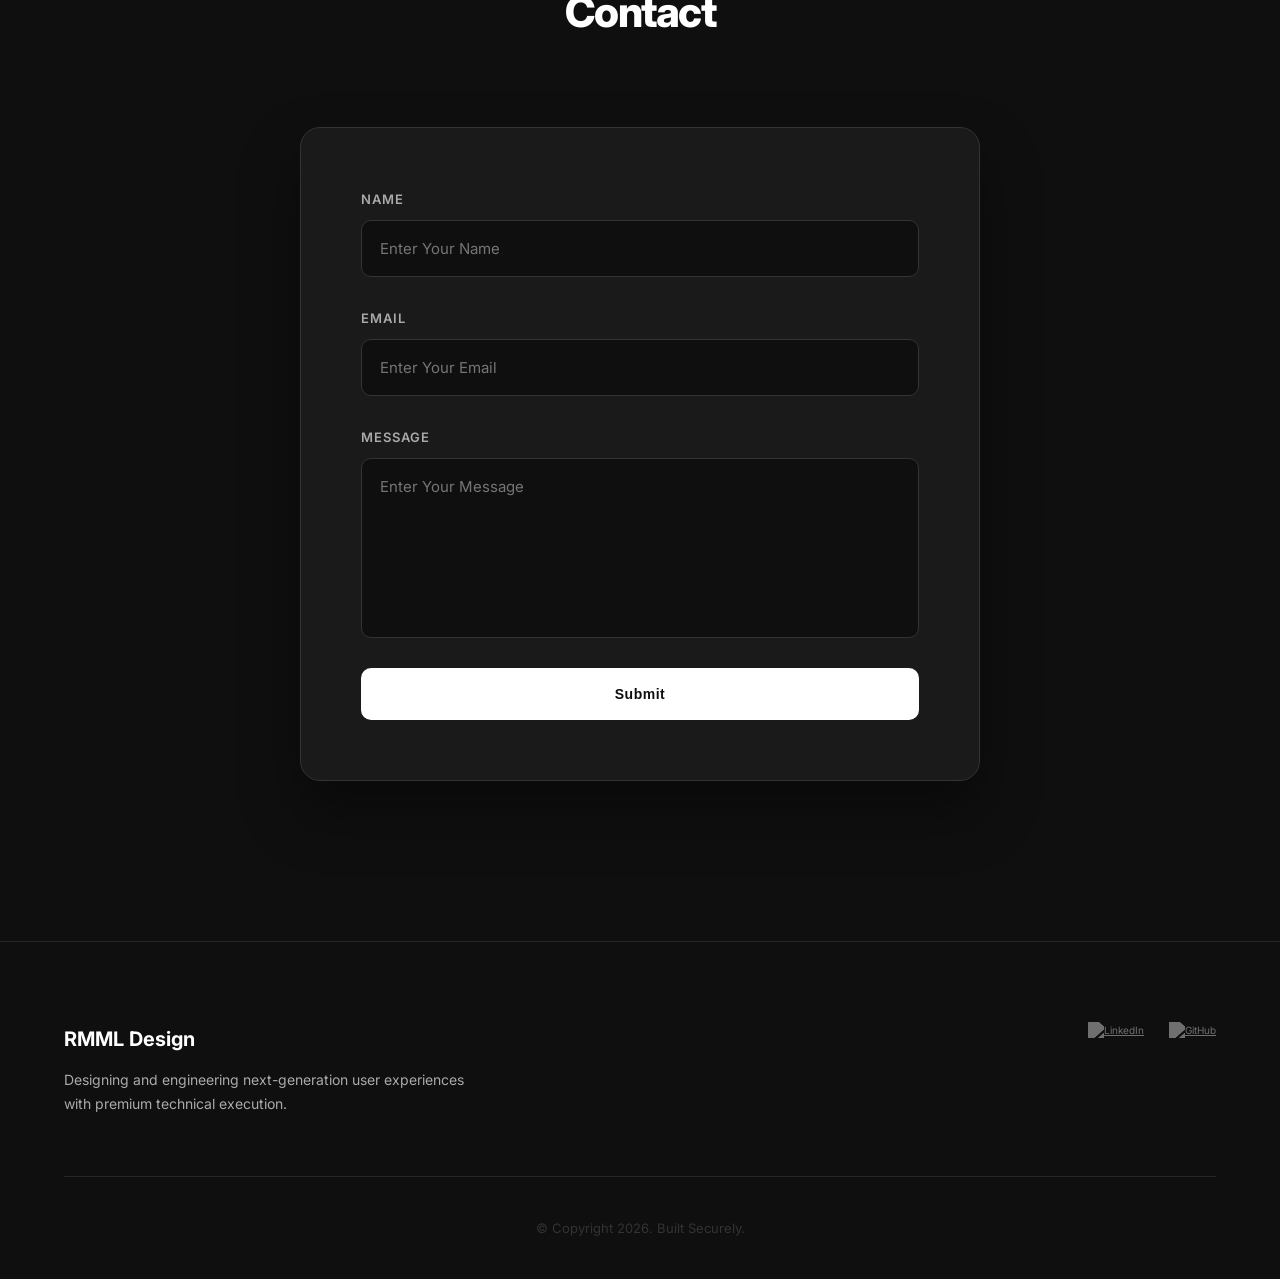
==== commit 36ff271f: "Revise skills list and add new project section Updated skills section with more specific technologie" ====
--- a/index.html
+++ b/index.html
@@ -82,12 +82,12 @@
             <div class="about__content-skills">
               <h3 class="about__content-title">My Skills</h3>
               <div class="skills">
-                <div class="skills__skill">HTML</div>
-                <div class="skills__skill">CSS</div>
-                <div class="skills__skill">JavaScript</div>
-                <div class="skills__skill">React</div>
-                <div class="skills__skill">SASS</div>
-                <div class="skills__skill">GIT</div>
+                <div class="skills__skill">HTML5</div>
+                <div class="skills__skill">CSS3 Architecture</div>
+                <div class="skills__skill">JavaScript ES6+</div>
+                <div class="skills__skill">React Engine</div>
+                <div class="skills__skill">SASS Processor</div>
+                <div class="skills__skill">Git Workspace</div>
               </div>
             </div>
           </div>
@@ -98,6 +98,7 @@
         <div class="main-container">
           <h2 class="heading heading-sec__main">Projects</h2>
           <div class="projects__content">
+            
             <div class="projects__row">
               <div class="projects__row-img-cont">
                 <img src="./assets/jpeg/project-mockup-example.jpeg" alt="Software Screenshot" class="projects__row-img" loading="lazy" />
@@ -105,9 +106,10 @@
               <div class="projects__row-content">
                 <h3 class="projects__row-content-title">Project 1</h3>
                 <p>Lorem ipsum dolor sit amet consectetur adipisicing elit.</p>
-                <a href="./project-1.html" class="btn btn--med btn--theme" target="_blank">Case Study</a>
+                <a href="./project-1.html" class="btn btn--med btn--theme">Case Study</a>
               </div>
             </div>
+            
             <div class="projects__row">
               <div class="projects__row-img-cont">
                 <img src="./assets/jpeg/project-mockup-example.jpeg" alt="Software Screenshot" class="projects__row-img" loading="lazy" />
@@ -115,9 +117,21 @@
               <div class="projects__row-content">
                 <h3 class="projects__row-content-title">Project 2</h3>
                 <p>Lorem ipsum dolor sit amet consectetur adipisicing elit.</p>
-                <a href="./project-2.html" class="btn btn--med btn--theme" target="_blank">Case Study</a>
+                <a href="./project-2.html" class="btn btn--med btn--theme">Case Study</a>
               </div>
             </div>
+
+            <div class="projects__row">
+              <div class="projects__row-img-cont">
+                <img src="./assets/jpeg/project-mockup-example.jpeg" alt="Software Screenshot" class="projects__row-img" loading="lazy" />
+              </div>
+              <div class="projects__row-content">
+                <h3 class="projects__row-content-title">Project 3</h3>
+                <p>Lorem ipsum dolor sit amet consectetur adipisicing elit.</p>
+                <a href="./project-3.html" class="btn btn--med btn--theme">Case Study</a>
+              </div>
+            </div>
+
           </div>
         </div>
       </section>
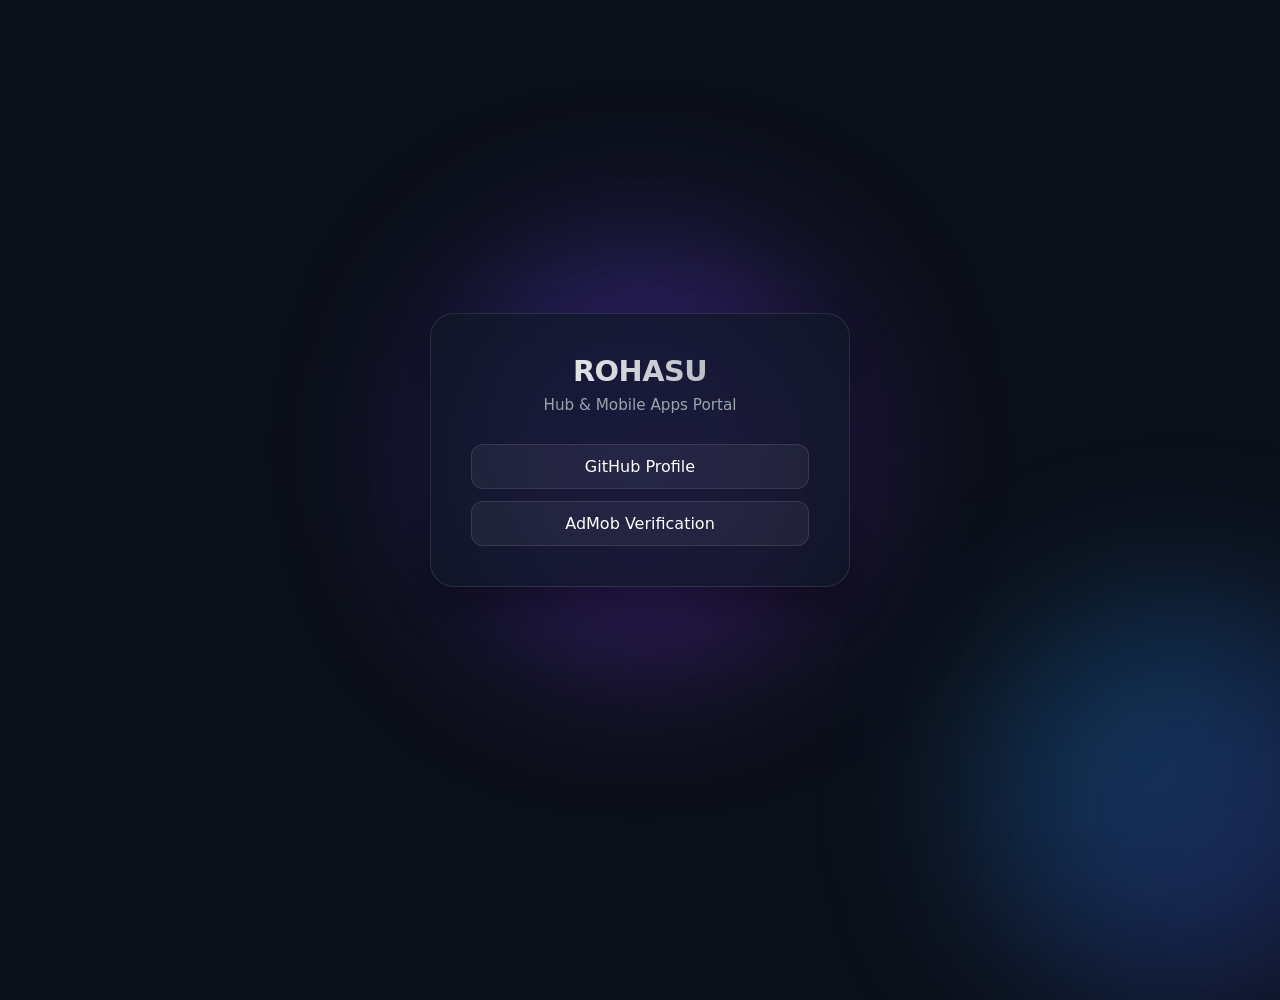
==== commit 8e75010c: "Revamp index.html for new portfolio design Updated the HTML structure and styles for the portfolio p" ====
--- a/index.html
+++ b/index.html
@@ -1,185 +1,128 @@
 <!DOCTYPE html>
 <html lang="en">
-  <head>
-    <meta charset="UTF-8" />
-    <meta name="viewport" content="width=device-width, initial-scale=1.0" />
-    <meta http-equiv="X-UA-Compatible" content="ie=edge" />
-    <title>RMML Design | Portfolio</title>
-    <meta name="description" content="Portfolio Template for Developer" />
+<head>
+    <meta charset="UTF-8">
+    <meta name="viewport" content="width=device-width, initial-scale=1.0">
+    <title>Rohasu | Hub</title>
+    <style>
+        * {
+            margin: 0;
+            padding: 0;
+            box-sizing: border-box;
+        }
 
-    <link rel="stylesheet" href="css/style.css" />
+        body {
+            font-family: system-ui, -apple-system, BlinkMacSystemFont, 'Segoe UI', Roboto, sans-serif;
+            background-color: #0b0f19;
+            color: #f3f4f6;
+            min-height: 100vh;
+            display: flex;
+            justify-content: center;
+            align-items: center;
+            overflow: hidden;
+            position: relative;
+        }
 
-    <link rel="preconnect" href="https://fonts.googleapis.com" />
-    <link rel="preconnect" href="https://fonts.gstatic.com" crossorigin />
-    <link href="https://fonts.googleapis.com/css2?family=Inter:wght@400;500;600;700;800;900&display=swap" rel="stylesheet" />
-  </head>
-  <body>
-    <header class="header">
-      <div class="header__content">
-        <div class="header__logo-container">
-          <div class="header__logo-img-cont">
-            <img src="./assets/png/john-doe.png" alt="Logo Image" class="header__logo-img" />
-          </div>
-          <span class="header__logo-sub">RMML Design</span>
+        /* Animated background glowing blobs */
+        .blob {
+            position: absolute;
+            width: 400px;
+            height: 400px;
+            background: linear-gradient(135deg, rgba(79, 70, 229, 0.4), rgba(147, 51, 234, 0.4));
+            filter: blur(80px);
+            border-radius: 50%;
+            animation: float 10s ease-in-out infinite alternate;
+            z-index: -1;
+        }
+
+        .blob:nth-child(2) {
+            background: linear-gradient(135deg, rgba(14, 165, 233, 0.3), rgba(79, 70, 229, 0.3));
+            animation-duration: 14s;
+            animation-direction: alternate-reverse;
+            right: -100px;
+            bottom: -100px;
+        }
+
+        @keyframes float {
+            0% { transform: translate(0px, 0px) scale(1); }
+            100% { transform: translate(30px, 50px) scale(1.1); }
+        }
+
+        .card {
+            background: rgba(17, 24, 39, 0.7);
+            backdrop-filter: blur(16px);
+            border: 1px solid rgba(255, 255, 255, 0.1);
+            padding: 40px;
+            border-radius: 24px;
+            text-align: center;
+            max-width: 420px;
+            width: 90%;
+            box-shadow: 0 20px 40px rgba(0, 0, 0, 0.4);
+            animation: fadeIn 1s ease-out;
+        }
+
+        @keyframes fadeIn {
+            from { opacity: 0; transform: translateY(20px); }
+            to { opacity: 1; transform: translateY(0); }
+        }
+
+        h1 {
+            font-size: 1.8rem;
+            font-weight: 700;
+            margin-bottom: 8px;
+            letter-spacing: -0.5px;
+            background: linear-gradient(to right, #ffffff, #9ca3af);
+            -webkit-background-clip: text;
+            -webkit-text-fill-color: transparent;
+        }
+
+        p {
+            color: #9ca3af;
+            font-size: 0.95rem;
+            margin-bottom: 30px;
+        }
+
+        .links {
+            display: flex;
+            flex-direction: column;
+            gap: 12px;
+        }
+
+        .btn {
+            display: block;
+            width: 100%;
+            padding: 12px 20px;
+            background: rgba(255, 255, 255, 0.05);
+            border: 1px solid rgba(255, 255, 255, 0.1);
+            color: #ffffff;
+            text-decoration: none;
+            border-radius: 12px;
+            font-weight: 500;
+            transition: all 0.3s ease;
+        }
+
+        .btn:hover {
+            background: rgba(255, 255, 255, 0.15);
+            border-color: rgba(255, 255, 255, 0.3);
+            transform: translateY(-2px);
+            box-shadow: 0 5px 15px rgba(0, 0, 0, 0.3);
+        }
+    </style>
+</head>
+<body>
+
+    <div class="blob"></div>
+    <div class="blob"></div>
+
+    <div class="card">
+        <h1>ROHASU</h1>
+        <p>Hub & Mobile Apps Portal</p>
+        
+        <div class="links">
+            <a href="https://github.com/Remmell" target="_blank" class="btn">GitHub Profile</a>
+            <a href="./app-ads.txt" class="btn">AdMob Verification</a>
         </div>
-        <div class="header__main">
-          <ul class="header__links" id="nav-links">
-            <li class="header__link-wrapper"><a href="./index.html" class="header__link">Home</a></li>
-            <li class="header__link-wrapper"><a href="./index.html#about" class="header__link">About</a></li>
-            <li class="header__link-wrapper"><a href="./index.html#projects" class="header__link">Projects</a></li>
-            <li class="header__link-wrapper"><a href="./index.html#contact" class="header__link">Contact</a></li>
-          </ul>
-          
-          <div class="header__main-ham-menu-cont" id="hamburger-btn">
-            <img src="./assets/svg/ham-menu.svg" alt="hamburger menu" class="header__main-ham-menu" id="ham-icon-open" />
-            <img src="./assets/svg/ham-menu-close.svg" alt="hamburger menu close" class="header__main-ham-menu-close d-none" id="ham-icon-close" />
-          </div>
-        </div>
-      </div>
-    </header>
+    </div>
 
-    <main>
-      <section class="home-hero">
-        <div class="home-hero__content">
-          <span class="home-hero__pre-title">Digital Architect</span>
-          <h1 class="heading-primary">John<br>Doe</h1>
-          <p class="home-hero__info-para">
-            Crafting refined high-fidelity digital platforms with an emphasis on minimalist design paradigms and flawless front-end technical execution.
-          </p>
-          <div class="home-hero__cta">
-            <a href="./#projects" class="btn btn--bg btn--theme">Explore Projects</a>
-          </div>
-        </div>
-
-        <div class="home-hero__socials">
-          <a href="#" class="home-hero__social-icon-link">
-            <img src="./assets/png/linkedin-ico.png" alt="LinkedIn" class="home-hero__social-icon" />
-          </a>
-          <a href="#" class="home-hero__social-icon-link">
-            <img src="./assets/png/github-ico.png" alt="GitHub" class="home-hero__social-icon" />
-          </a>
-          <a href="#" class="home-hero__social-icon-link">
-            <img src="./assets/png/twitter-ico.png" alt="Twitter" class="home-hero__social-icon" />
-          </a>
-        </div>
-
-        <div class="home-hero__mouse-scroll-cont">
-          <div class="mouse"></div>
-        </div>
-      </section>
-
-      <section id="about" class="about sec-pad">
-        <div class="main-container">
-          <h2 class="heading heading-sec__main">About Me</h2>
-          <div class="about__content">
-            <div class="about__content-main">
-              <h3 class="about__content-title">Get to know me!</h3>
-              <p class="about__content-details-para">
-                Hey! It's <strong>John Doe</strong> and I'm a <strong>Frontend Web Developer</strong>. I create responsive, lightning-fast digital products.
-              </p>
-              <a href="./#contact" class="btn btn--med btn--theme">Contact</a>
-            </div>
-            <div class="about__content-skills">
-              <h3 class="about__content-title">My Skills</h3>
-              <div class="skills">
-                <div class="skills__skill">HTML5</div>
-                <div class="skills__skill">CSS3 Architecture</div>
-                <div class="skills__skill">JavaScript ES6+</div>
-                <div class="skills__skill">React Engine</div>
-                <div class="skills__skill">SASS Processor</div>
-                <div class="skills__skill">Git Workspace</div>
-              </div>
-            </div>
-          </div>
-        </div>
-      </section>
-
-      <section id="projects" class="projects sec-pad">
-        <div class="main-container">
-          <h2 class="heading heading-sec__main">Projects</h2>
-          <div class="projects__content">
-            
-            <div class="projects__row">
-              <div class="projects__row-img-cont">
-                <img src="./assets/jpeg/project-mockup-example.jpeg" alt="Software Screenshot" class="projects__row-img" loading="lazy" />
-              </div>
-              <div class="projects__row-content">
-                <h3 class="projects__row-content-title">Project 1</h3>
-                <p>Lorem ipsum dolor sit amet consectetur adipisicing elit.</p>
-                <a href="./project-1.html" class="btn btn--med btn--theme">Case Study</a>
-              </div>
-            </div>
-            
-            <div class="projects__row">
-              <div class="projects__row-img-cont">
-                <img src="./assets/jpeg/project-mockup-example.jpeg" alt="Software Screenshot" class="projects__row-img" loading="lazy" />
-              </div>
-              <div class="projects__row-content">
-                <h3 class="projects__row-content-title">Project 2</h3>
-                <p>Lorem ipsum dolor sit amet consectetur adipisicing elit.</p>
-                <a href="./project-2.html" class="btn btn--med btn--theme">Case Study</a>
-              </div>
-            </div>
-
-            <div class="projects__row">
-              <div class="projects__row-img-cont">
-                <img src="./assets/jpeg/project-mockup-example.jpeg" alt="Software Screenshot" class="projects__row-img" loading="lazy" />
-              </div>
-              <div class="projects__row-content">
-                <h3 class="projects__row-content-title">Project 3</h3>
-                <p>Lorem ipsum dolor sit amet consectetur adipisicing elit.</p>
-                <a href="./project-3.html" class="btn btn--med btn--theme">Case Study</a>
-              </div>
-            </div>
-
-          </div>
-        </div>
-      </section>
-
-      <section id="contact" class="contact sec-pad">
-        <div class="main-container">
-          <h2 class="heading heading-sec__main">Contact</h2>
-          <div class="contact__form-container">
-            <form action="#" class="contact__form">
-              <div class="contact__form-field">
-                <label class="contact__form-label" for="name">Name</label>
-                <input required placeholder="Enter Your Name" type="text" class="contact__form-input" name="name" id="name" />
-              </div>
-              <div class="contact__form-field">
-                <label class="contact__form-label" for="email">Email</label>
-                <input required placeholder="Enter Your Email" type="text" class="contact__form-input" name="email" id="email" />
-              </div>
-              <div class="contact__form-field">
-                <label class="contact__form-label" for="message">Message</label>
-                <textarea required class="contact__form-textarea" placeholder="Enter Your Message" name="message" id="message"></textarea>
-              </div>
-              <button type="submit" class="btn btn--theme">Submit</button>
-            </form>
-          </div>
-        </div>
-      </section>
-    </main>
-
-    <footer class="main-footer">
-      <div class="main-container">
-        <div class="main-footer__upper">
-          <div class="main-footer__row-2">
-            <h4>RMML Design</h4>
-            <p class="main-footer__short-desc">Designing and engineering next-generation user experiences with premium technical execution.</p>
-          </div>
-          <div class="main-footer__row-1">
-            <div class="main-footer__social-cont">
-              <a target="_blank" rel="noreferrer" href="#"><img class="main-footer__icon" src="./assets/png/linkedin-ico.png" alt="LinkedIn" /></a>
-              <a target="_blank" rel="noreferrer" href="#"><img class="main-footer__icon" src="./assets/png/github-ico.png" alt="GitHub" /></a>
-            </div>
-          </div>
-        </div>
-        <div class="main-footer__lower">
-          &copy; Copyright 2026. Built Securely.
-        </div>
-      </div>
-    </footer>
-
-    <script src="./index.js"></script>
-  </body>
+</body>
 </html>
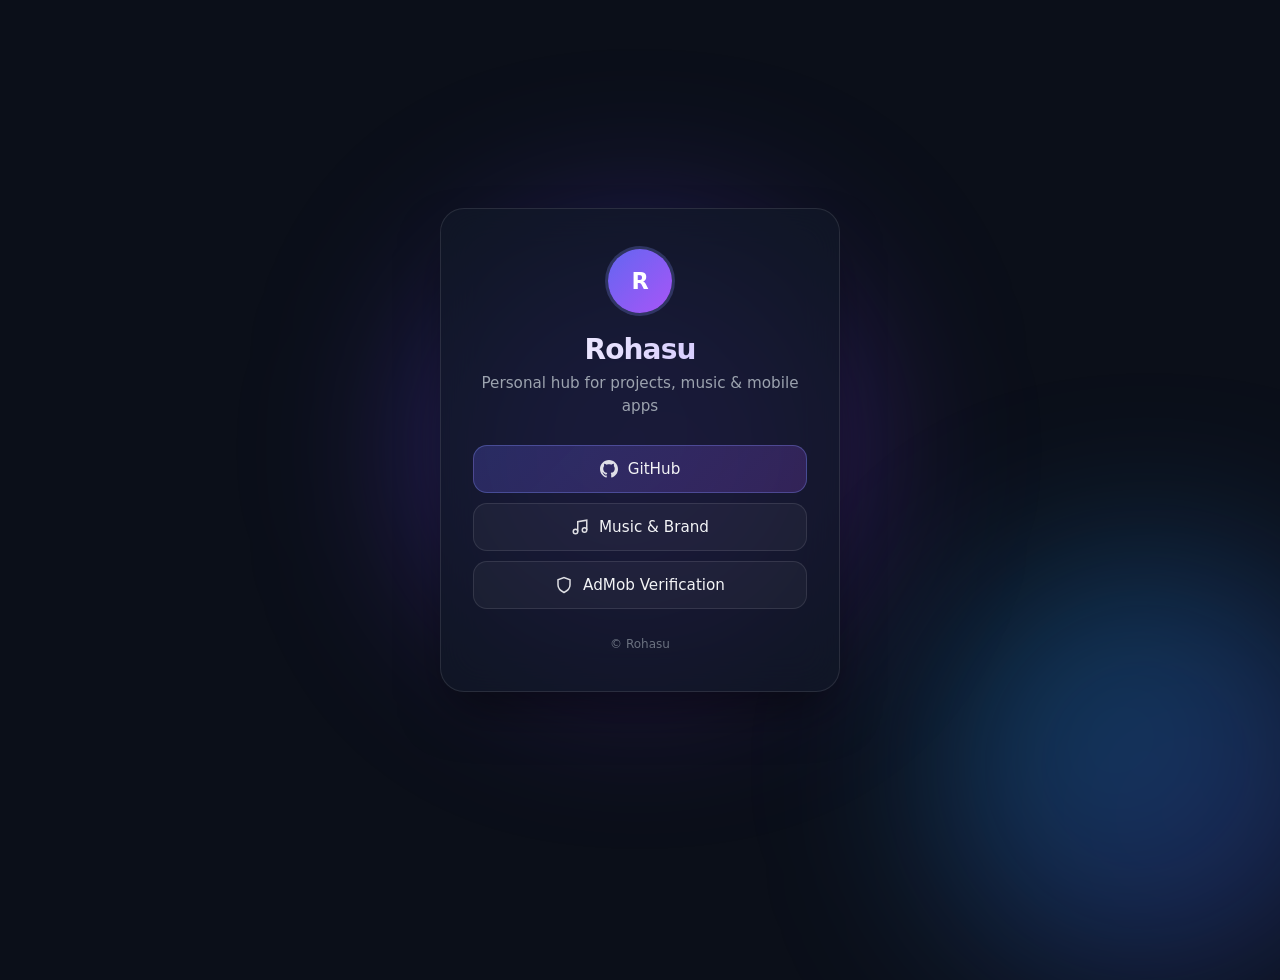
==== commit e9dde788: "Enhance SEO and improve layout in index.html Added meta tags for SEO and updated styles for improved" ====
--- a/index.html
+++ b/index.html
@@ -4,6 +4,10 @@
     <meta charset="UTF-8">
     <meta name="viewport" content="width=device-width, initial-scale=1.0">
     <title>Rohasu | Hub</title>
+    <meta name="description" content="Rohasu — personal hub for GitHub, music brand, and mobile apps.">
+    <meta property="og:title" content="Rohasu | Hub">
+    <meta property="og:description" content="Links to GitHub, music brand, and AdMob verification.">
+    <meta property="og:type" content="website">
     <style>
         * {
             margin: 0;
@@ -11,118 +15,206 @@
             box-sizing: border-box;
         }
 
+        :root {
+            --bg: #0b0f19;
+            --card: rgba(17, 24, 39, 0.72);
+            --border: rgba(255, 255, 255, 0.1);
+            --text: #f3f4f6;
+            --muted: #9ca3af;
+            --accent: #818cf8; /* soft indigo */
+        }
+
         body {
             font-family: system-ui, -apple-system, BlinkMacSystemFont, 'Segoe UI', Roboto, sans-serif;
-            background-color: #0b0f19;
-            color: #f3f4f6;
+            background-color: var(--bg);
+            color: var(--text);
             min-height: 100vh;
             display: flex;
             justify-content: center;
             align-items: center;
             overflow: hidden;
             position: relative;
-        }
-
-        /* Animated background glowing blobs */
+            padding: 24px;
+        }
+
+        /* Background blobs */
         .blob {
             position: absolute;
-            width: 400px;
-            height: 400px;
-            background: linear-gradient(135deg, rgba(79, 70, 229, 0.4), rgba(147, 51, 234, 0.4));
-            filter: blur(80px);
+            width: min(420px, 80vw);
+            height: min(420px, 80vw);
+            background: linear-gradient(135deg, rgba(79, 70, 229, 0.45), rgba(147, 51, 234, 0.35));
+            filter: blur(90px);
             border-radius: 50%;
-            animation: float 10s ease-in-out infinite alternate;
+            animation: float 12s ease-in-out infinite alternate;
             z-index: -1;
+            pointer-events: none;
         }
 
         .blob:nth-child(2) {
-            background: linear-gradient(135deg, rgba(14, 165, 233, 0.3), rgba(79, 70, 229, 0.3));
-            animation-duration: 14s;
+            background: linear-gradient(135deg, rgba(14, 165, 233, 0.35), rgba(79, 70, 229, 0.3));
+            animation-duration: 16s;
             animation-direction: alternate-reverse;
-            right: -100px;
-            bottom: -100px;
+            right: -80px;
+            bottom: -80px;
         }
 
         @keyframes float {
-            0% { transform: translate(0px, 0px) scale(1); }
-            100% { transform: translate(30px, 50px) scale(1.1); }
+            0%   { transform: translate(0, 0) scale(1); }
+            100% { transform: translate(40px, 60px) scale(1.12); }
+        }
+
+        @media (prefers-reduced-motion: reduce) {
+            .blob { animation: none; }
+            .card { animation: none; }
+            .btn  { transition: none; }
         }
 
         .card {
-            background: rgba(17, 24, 39, 0.7);
-            backdrop-filter: blur(16px);
-            border: 1px solid rgba(255, 255, 255, 0.1);
-            padding: 40px;
+            background: var(--card);
+            backdrop-filter: blur(20px);
+            -webkit-backdrop-filter: blur(20px);
+            border: 1px solid var(--border);
+            padding: 40px 32px;
             border-radius: 24px;
             text-align: center;
-            max-width: 420px;
-            width: 90%;
-            box-shadow: 0 20px 40px rgba(0, 0, 0, 0.4);
-            animation: fadeIn 1s ease-out;
+            max-width: 400px;
+            width: 100%;
+            box-shadow: 0 25px 50px -12px rgba(0, 0, 0, 0.5);
+            animation: fadeIn 0.7s ease-out;
         }
 
         @keyframes fadeIn {
-            from { opacity: 0; transform: translateY(20px); }
-            to { opacity: 1; transform: translateY(0); }
+            from { opacity: 0; transform: translateY(16px); }
+            to   { opacity: 1; transform: translateY(0); }
+        }
+
+        .avatar {
+            width: 64px;
+            height: 64px;
+            border-radius: 50%;
+            background: linear-gradient(135deg, #6366f1, #a855f7);
+            margin: 0 auto 20px;
+            display: flex;
+            align-items: center;
+            justify-content: center;
+            font-weight: 700;
+            font-size: 1.4rem;
+            color: white;
+            box-shadow: 0 0 0 3px rgba(129, 140, 248, 0.25);
         }
 
         h1 {
-            font-size: 1.8rem;
+            font-size: 1.75rem;
             font-weight: 700;
-            margin-bottom: 8px;
-            letter-spacing: -0.5px;
-            background: linear-gradient(to right, #ffffff, #9ca3af);
+            letter-spacing: -0.03em;
+            margin-bottom: 6px;
+            background: linear-gradient(to right, #fff, #c4b5fd);
             -webkit-background-clip: text;
+            background-clip: text;
             -webkit-text-fill-color: transparent;
         }
 
-        p {
-            color: #9ca3af;
+        .tagline {
+            color: var(--muted);
             font-size: 0.95rem;
-            margin-bottom: 30px;
+            margin-bottom: 28px;
+            line-height: 1.45;
         }
 
         .links {
             display: flex;
             flex-direction: column;
-            gap: 12px;
+            gap: 10px;
         }
 
         .btn {
-            display: block;
+            display: flex;
+            align-items: center;
+            justify-content: center;
+            gap: 10px;
             width: 100%;
-            padding: 12px 20px;
-            background: rgba(255, 255, 255, 0.05);
-            border: 1px solid rgba(255, 255, 255, 0.1);
-            color: #ffffff;
+            padding: 14px 18px;
+            background: rgba(255, 255, 255, 0.04);
+            border: 1px solid var(--border);
+            color: var(--text);
             text-decoration: none;
-            border-radius: 12px;
+            border-radius: 14px;
             font-weight: 500;
-            transition: all 0.3s ease;
+            font-size: 0.95rem;
+            transition: background 0.2s ease, border-color 0.2s ease, transform 0.2s ease, box-shadow 0.2s ease;
         }
 
         .btn:hover {
-            background: rgba(255, 255, 255, 0.15);
-            border-color: rgba(255, 255, 255, 0.3);
+            background: rgba(255, 255, 255, 0.1);
+            border-color: rgba(255, 255, 255, 0.22);
             transform: translateY(-2px);
-            box-shadow: 0 5px 15px rgba(0, 0, 0, 0.3);
+            box-shadow: 0 8px 20px rgba(0, 0, 0, 0.25);
+        }
+
+        .btn:focus-visible {
+            outline: 2px solid var(--accent);
+            outline-offset: 3px;
+        }
+
+        .btn.primary {
+            background: linear-gradient(135deg, rgba(99, 102, 241, 0.25), rgba(168, 85, 247, 0.2));
+            border-color: rgba(129, 140, 248, 0.35);
+        }
+
+        .btn.primary:hover {
+            background: linear-gradient(135deg, rgba(99, 102, 241, 0.4), rgba(168, 85, 247, 0.3));
+            border-color: rgba(129, 140, 248, 0.55);
+        }
+
+        .icon {
+            width: 18px;
+            height: 18px;
+            opacity: 0.9;
+            flex-shrink: 0;
+        }
+
+        footer {
+            margin-top: 28px;
+            font-size: 0.75rem;
+            color: #6b7280;
         }
     </style>
 </head>
 <body>
-
-    <div class="blob"></div>
-    <div class="blob"></div>
-
-    <div class="card">
-        <h1>ROHASU</h1>
-        <p>Hub & Mobile Apps Portal</p>
-        
-        <div class="links">
-            <a href="https://github.com/Remmell" target="_blank" class="btn">GitHub Profile</a>
-            <a href="./app-ads.txt" class="btn">AdMob Verification</a>
-        </div>
-    </div>
-
+    <div class="blob" aria-hidden="true"></div>
+    <div class="blob" aria-hidden="true"></div>
+
+    <main class="card">
+        <div class="avatar" aria-hidden="true">R</div>
+        <h1>Rohasu</h1>
+        <p class="tagline">Personal hub for projects, music & mobile apps</p>
+
+        <nav class="links" aria-label="Main links">
+            <a href="https://github.com/Remmell" target="_blank" rel="noopener noreferrer" class="btn primary">
+                <svg class="icon" viewBox="0 0 24 24" fill="currentColor" aria-hidden="true">
+                    <path d="M12 0C5.37 0 0 5.37 0 12c0 5.3 3.438 9.8 8.205 11.387.6.113.82-.258.82-.577 0-.285-.01-1.04-.015-2.04-3.338.724-4.042-1.61-4.042-1.61-.546-1.387-1.333-1.756-1.333-1.756-1.09-.745.083-.73.083-.73 1.205.085 1.84 1.237 1.84 1.237 1.07 1.834 2.807 1.304 3.492.997.108-.775.418-1.305.76-1.605-2.665-.3-5.466-1.332-5.466-5.93 0-1.31.465-2.38 1.235-3.22-.135-.303-.54-1.523.105-3.176 0 0 1.005-.322 3.3 1.23.96-.267 1.98-.399 3-.405 1.02.006 2.04.138 3 .405 2.28-1.552 3.285-1.23 3.285-1.23.645 1.653.24 2.873.12 3.176.765.84 1.23 1.91 1.23 3.22 0 4.61-2.805 5.625-5.475 5.92.42.36.81 1.096.81 2.22 0 1.605-.015 2.896-.015 3.286 0 .315.21.69.825.57C20.565 21.795 24 17.295 24 12c0-6.63-5.37-12-12-12z"/>
+                </svg>
+                GitHub
+            </a>
+
+            <a href="https://remixx-brand.com" target="_blank" rel="noopener noreferrer" class="btn">
+                <svg class="icon" viewBox="0 0 24 24" fill="none" stroke="currentColor" stroke-width="2" aria-hidden="true">
+                    <path d="M9 18V5l12-2v13"/>
+                    <circle cx="6" cy="18" r="3"/>
+                    <circle cx="18" cy="16" r="3"/>
+                </svg>
+                Music & Brand
+            </a>
+
+            <a href="./app-ads.txt" class="btn">
+                <svg class="icon" viewBox="0 0 24 24" fill="none" stroke="currentColor" stroke-width="2" aria-hidden="true">
+                    <path d="M12 22s8-4 8-10V5l-8-3-8 3v7c0 6 8 10 8 10z"/>
+                </svg>
+                AdMob Verification
+            </a>
+        </nav>
+
+        <footer>© Rohasu</footer>
+    </main>
 </body>
 </html>
